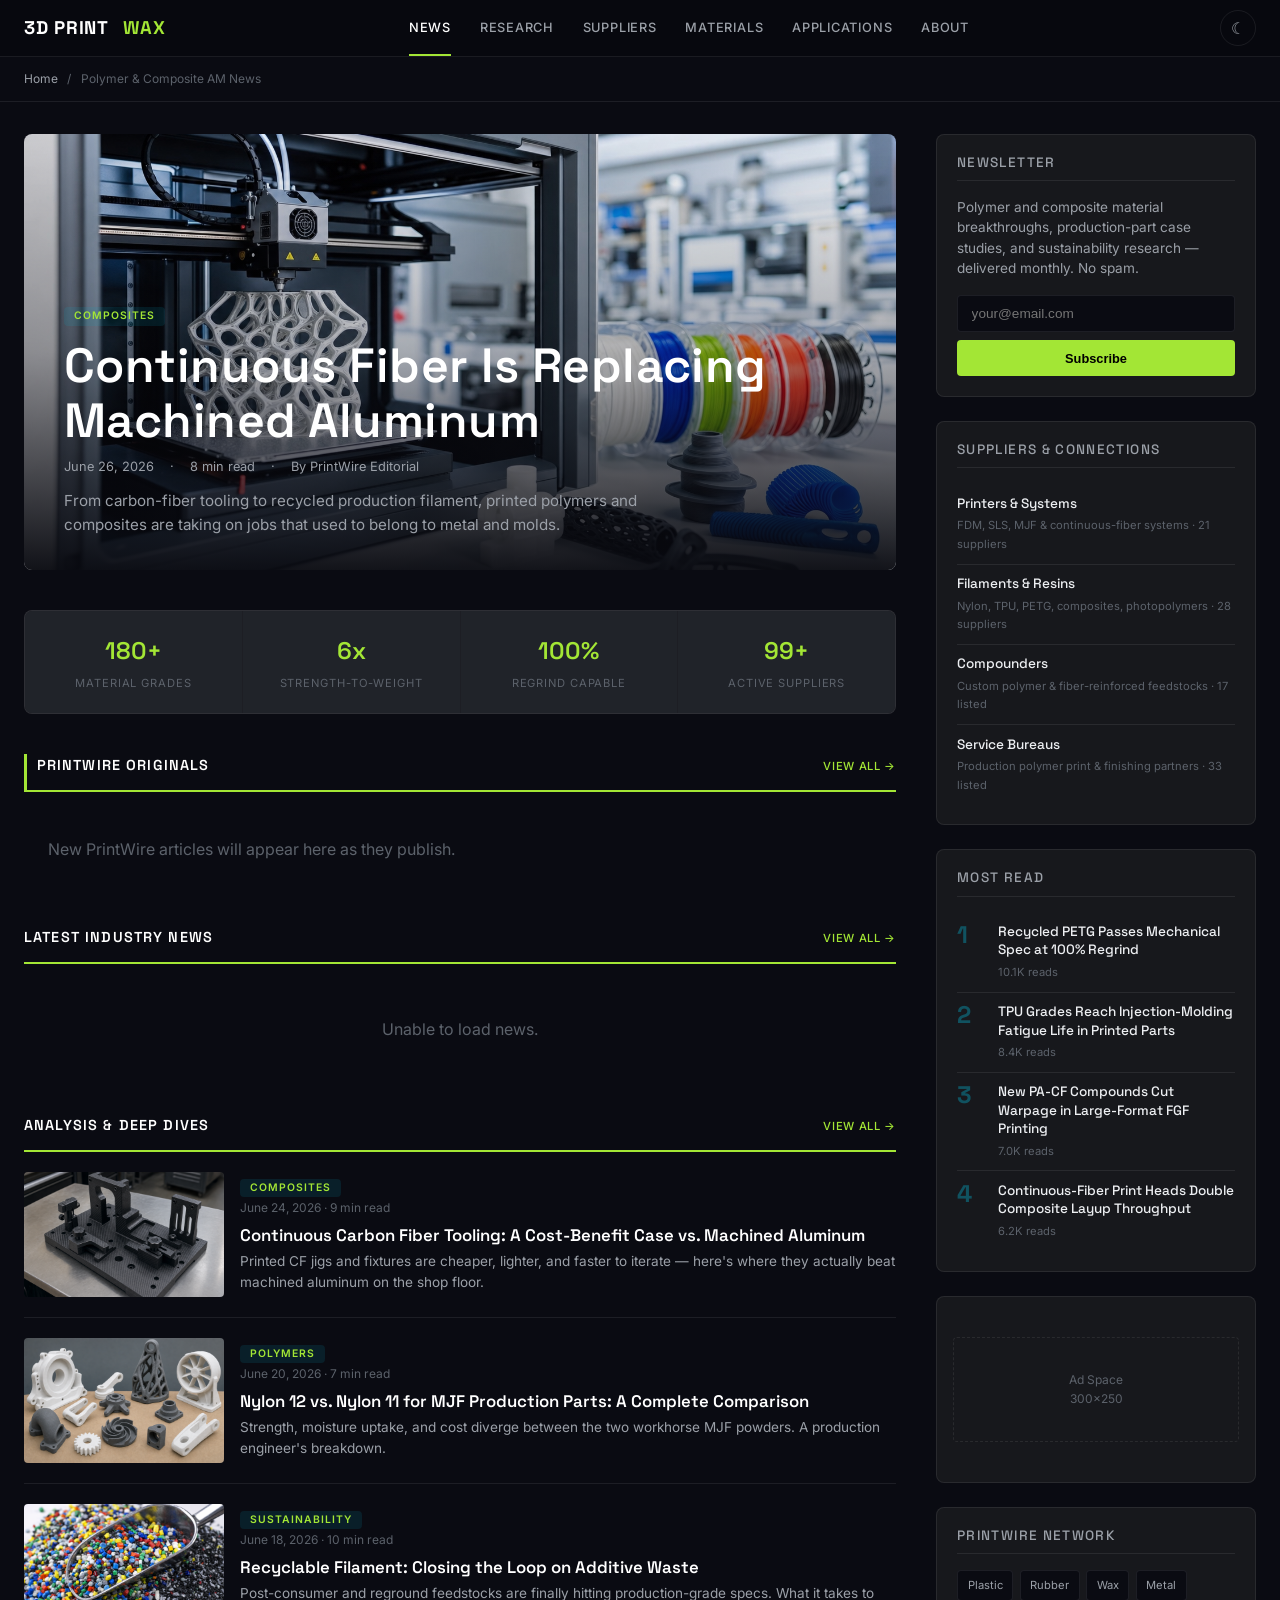
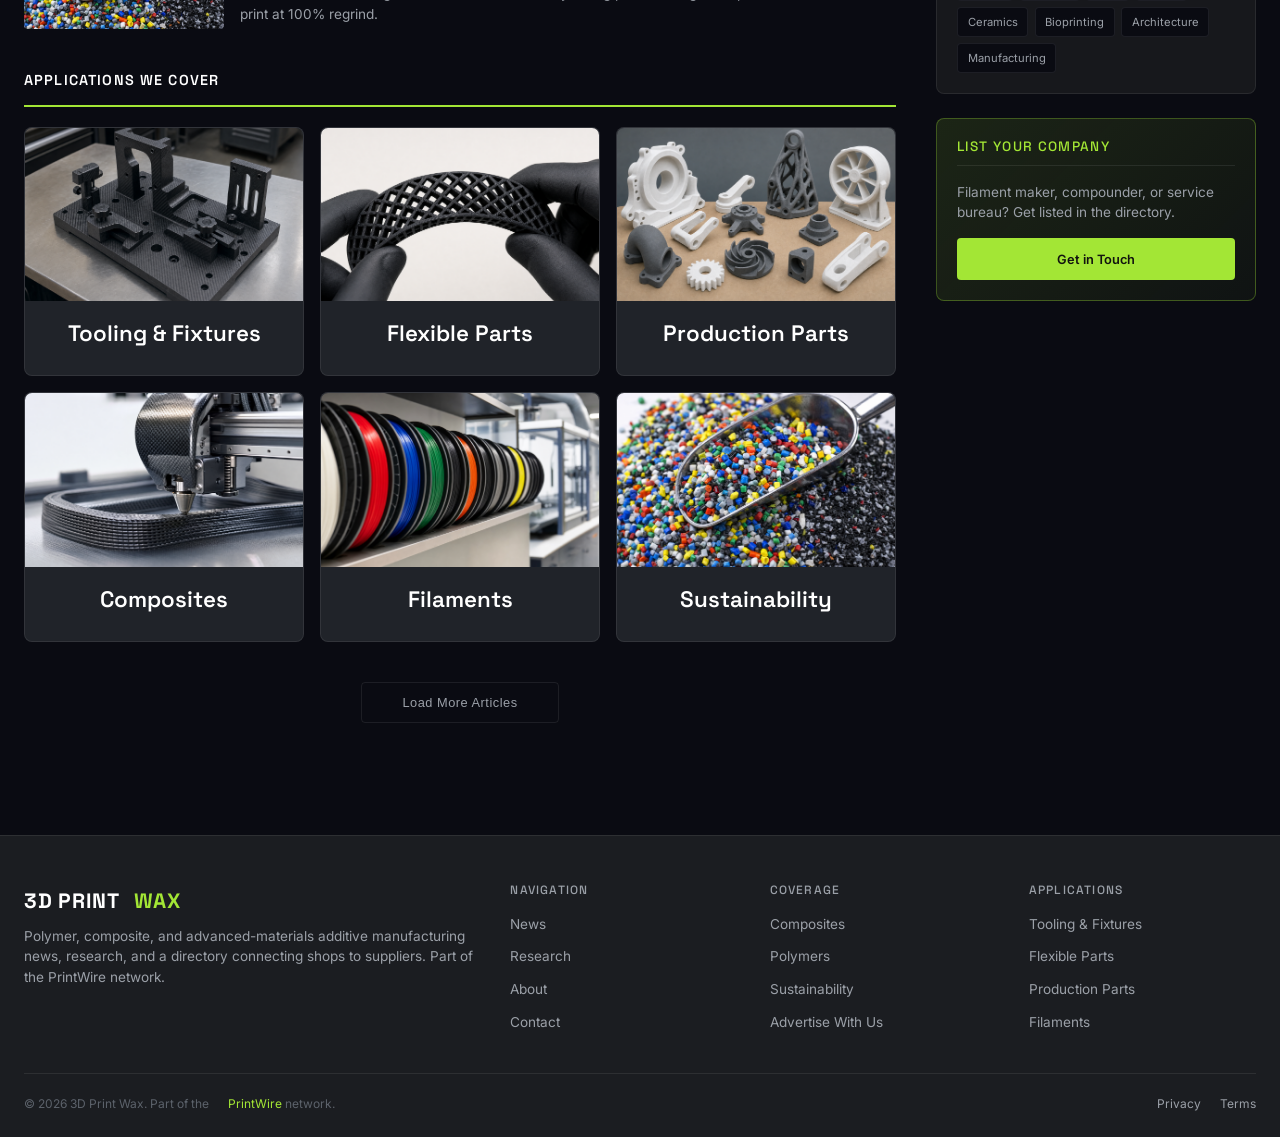
==== static/index.html @ a3cad7d3 "Convert to Signal polymer/composites news template (dark+light, lime, Space Grotesk, network feed)" ====
<!DOCTYPE html>
<html lang="en">
<head>
  <meta charset="UTF-8">
  <meta name="viewport" content="width=device-width, initial-scale=1.0">
  <meta name="description" content="3D Print Wax: polymer, composite, and advanced-materials additive manufacturing news, research, and a directory connecting shops to suppliers.">
  <title>3D Print Wax — Polymer &amp; Composite AM News &amp; Suppliers</title>
  <link rel="preconnect" href="https://fonts.googleapis.com">
  <link rel="preconnect" href="https://fonts.gstatic.com" crossorigin>
  <link href="https://fonts.googleapis.com/css2?family=Space+Grotesk:wght@500;600;700&family=Inter:wght@400;500;600&display=swap" rel="stylesheet">
  <link rel="stylesheet" href="css/editorial.css">
  <link rel="icon" type="image/svg+xml" href="/favicon.svg">
</head>
<body>

<!-- ── Header ─────────────────────────────────── -->
<header class="ed-header">
  <div class="ed-header-inner">
    <a href="index.html" class="ed-logo">
      3D&nbsp;PRINT&nbsp;<span class="ed-logo-accent">WAX</span>
    </a>
    <button class="ed-nav-toggle" aria-label="Menu" onclick="document.querySelector('.ed-nav').classList.toggle('open')">&#9776;</button>
    <nav class="ed-nav">
      <a href="index.html" class="active">News</a>
      <a href="/articles/">Research</a>
      <a href="#suppliers">Suppliers</a>
      <a href="#suppliers">Materials</a>
      <a href="#suppliers">Applications</a>
      <a href="about.html">About</a>
    </nav>
    <button class="ed-theme-toggle" id="themeToggle" aria-label="Toggle light/dark mode" title="Toggle light/dark mode">&#9790;</button>
  </div>
</header>

<!-- ── Breadcrumbs ────────────────────────────── -->
<div class="ed-breadcrumbs">
  <a href="index.html">Home</a> <span>/</span> Polymer &amp; Composite AM News
</div>

<!-- ── Main Layout ────────────────────────────── -->
<div class="ed-layout">
  <div class="ed-main">

    <!-- Featured Story -->
    <article class="ed-hero">
      <img src="images/01_hero_polymer.png" alt="Polymer 3D printing with filament and composite parts">
      <div class="ed-hero-overlay"></div>
      <div class="ed-hero-content">
        <span class="ed-badge">Composites</span>
        <h1><a href="#">Continuous Fiber Is Replacing Machined Aluminum</a></h1>
        <div class="ed-hero-meta">
          <span>June 26, 2026</span>
          <span>·</span>
          <span>8 min read</span>
          <span>·</span>
          <span>By PrintWire Editorial</span>
        </div>
        <p class="ed-hero-excerpt">From carbon-fiber tooling to recycled production filament, printed polymers and composites are taking on jobs that used to belong to metal and molds.</p>
      </div>
    </article>

    <!-- Stats Bar -->
    <div class="ed-stats">
      <div class="ed-stat">
        <div class="ed-stat-value">180+</div>
        <div class="ed-stat-label">Material Grades</div>
      </div>
      <div class="ed-stat">
        <div class="ed-stat-value">6x</div>
        <div class="ed-stat-label">Strength-to-Weight</div>
      </div>
      <div class="ed-stat">
        <div class="ed-stat-value">100%</div>
        <div class="ed-stat-label">Regrind Capable</div>
      </div>
      <div class="ed-stat">
        <div class="ed-stat-value">99+</div>
        <div class="ed-stat-label">Active Suppliers</div>
      </div>
    </div>

    <!-- PrintWire Originals — network-wide originals (featured) -->
    <div class="ed-section-label" style="border-left:3px solid var(--accent);padding-left:0.6rem;">
      PrintWire Originals
      <a href="/articles/">View All &rarr;</a>
    </div>
    <div class="ed-card-grid" id="pwOriginals">
      <div style="grid-column:1/-1;text-align:center;padding:2rem;color:var(--text-faint);">Loading PrintWire articles…</div>
    </div>

    <!-- Latest News — PrintWire + industry (RSS) -->
    <div class="ed-section-label">
      Latest Industry News
      <a href="#">View All &rarr;</a>
    </div>
    <div class="ed-card-grid" id="newsGrid">
      <div style="grid-column: 1/-1; text-align:center; padding:2rem; color:var(--text-faint);">Loading latest news…</div>
    </div>

    <!-- Analysis & Deep Dives -->
    <div class="ed-section-label">
      Analysis &amp; Deep Dives
      <a href="#">View All &rarr;</a>
    </div>
    <div class="ed-list">
      <article class="ed-list-item">
        <img src="images/02_cf_tooling.png" alt="Carbon fiber printed tooling">
        <div>
          <span class="ed-badge">Composites</span>
          <div class="ed-card-meta">June 24, 2026 · 9 min read</div>
          <h3><a href="#">Continuous Carbon Fiber Tooling: A Cost-Benefit Case vs. Machined Aluminum</a></h3>
          <p class="ed-card-excerpt">Printed CF jigs and fixtures are cheaper, lighter, and faster to iterate — here's where they actually beat machined aluminum on the shop floor.</p>
        </div>
      </article>
      <article class="ed-list-item">
        <img src="images/03_nylon_parts.png" alt="SLS nylon parts">
        <div>
          <span class="ed-badge">Polymers</span>
          <div class="ed-card-meta">June 20, 2026 · 7 min read</div>
          <h3><a href="#">Nylon 12 vs. Nylon 11 for MJF Production Parts: A Complete Comparison</a></h3>
          <p class="ed-card-excerpt">Strength, moisture uptake, and cost diverge between the two workhorse MJF powders. A production engineer's breakdown.</p>
        </div>
      </article>
      <article class="ed-list-item">
        <img src="images/07_recycled_pellets.png" alt="Recycled feedstock">
        <div>
          <span class="ed-badge">Sustainability</span>
          <div class="ed-card-meta">June 18, 2026 · 10 min read</div>
          <h3><a href="#">Recyclable Filament: Closing the Loop on Additive Waste</a></h3>
          <p class="ed-card-excerpt">Post-consumer and reground feedstocks are finally hitting production-grade specs. What it takes to print at 100% regrind.</p>
        </div>
      </article>
    </div>

    <!-- Applications -->
    <div class="ed-section-label">
      Applications We Cover
    </div>
    <div class="ed-card-grid" style="grid-template-columns: repeat(3, 1fr); gap: 1rem; margin-bottom: 2.5rem;">
      <a href="#" class="ed-card" style="text-align:center;">
        <img class="ed-card-img" src="images/02_cf_tooling.png" alt="Tooling & Fixtures">
        <div class="ed-card-body"><h3>Tooling &amp; Fixtures</h3></div>
      </a>
      <a href="#" class="ed-card" style="text-align:center;">
        <img class="ed-card-img" src="images/04_flexible_tpu.png" alt="Flexible Parts">
        <div class="ed-card-body"><h3>Flexible Parts</h3></div>
      </a>
      <a href="#" class="ed-card" style="text-align:center;">
        <img class="ed-card-img" src="images/03_nylon_parts.png" alt="Production Parts">
        <div class="ed-card-body"><h3>Production Parts</h3></div>
      </a>
      <a href="#" class="ed-card" style="text-align:center;">
        <img class="ed-card-img" src="images/06_composite_layup.png" alt="Composites">
        <div class="ed-card-body"><h3>Composites</h3></div>
      </a>
      <a href="#" class="ed-card" style="text-align:center;">
        <img class="ed-card-img" src="images/05_filament_spools.png" alt="Filaments">
        <div class="ed-card-body"><h3>Filaments</h3></div>
      </a>
      <a href="#" class="ed-card" style="text-align:center;">
        <img class="ed-card-img" src="images/07_recycled_pellets.png" alt="Sustainability">
        <div class="ed-card-body"><h3>Sustainability</h3></div>
      </a>
    </div>

    <!-- Load More -->
    <div class="ed-load-more">
      <button>Load More Articles</button>
    </div>

  </div>

  <!-- ── Sidebar ─────────────────────────────── -->
  <aside class="ed-sidebar">

    <!-- Newsletter -->
    <div class="ed-sidebar-block ed-newsletter">
      <h4>Newsletter</h4>
      <p>Polymer and composite material breakthroughs, production-part case studies, and sustainability research — delivered monthly. No spam.</p>
      <form action="https://api.web3forms.com/submit" method="POST" onsubmit="this.querySelector('button').textContent='Subscribed!';this.querySelector('button').disabled=true;">
        <input type="hidden" name="access_key" value="6f33053b-6d08-414b-9615-665f88c98da8">
        <input type="hidden" name="subject" value="Newsletter Signup — 3dprintwax.com">
        <input type="hidden" name="from_name" value="Newsletter Signup">
        <input type="email" name="email" placeholder="your@email.com" required>
        <button type="submit">Subscribe</button>
      </form>
    </div>

    <!-- Suppliers & Connections -->
    <div class="ed-sidebar-block" id="suppliers">
      <h4>Suppliers &amp; Connections</h4>
      <div class="ed-popular-item">
        <div>
          <h3><a href="#">Printers &amp; Systems</a></h3>
          <div class="ed-popular-meta">FDM, SLS, MJF &amp; continuous-fiber systems · 21 suppliers</div>
        </div>
      </div>
      <div class="ed-popular-item">
        <div>
          <h3><a href="#">Filaments &amp; Resins</a></h3>
          <div class="ed-popular-meta">Nylon, TPU, PETG, composites, photopolymers · 28 suppliers</div>
        </div>
      </div>
      <div class="ed-popular-item">
        <div>
          <h3><a href="#">Compounders</a></h3>
          <div class="ed-popular-meta">Custom polymer &amp; fiber-reinforced feedstocks · 17 listed</div>
        </div>
      </div>
      <div class="ed-popular-item">
        <div>
          <h3><a href="#">Service Bureaus</a></h3>
          <div class="ed-popular-meta">Production polymer print &amp; finishing partners · 33 listed</div>
        </div>
      </div>
    </div>

    <!-- Most Read -->
    <div class="ed-sidebar-block">
      <h4>Most Read</h4>
      <div class="ed-popular-item">
        <span class="ed-popular-num">1</span>
        <div>
          <h3><a href="#">Recycled PETG Passes Mechanical Spec at 100% Regrind</a></h3>
          <div class="ed-popular-meta">10.1K reads</div>
        </div>
      </div>
      <div class="ed-popular-item">
        <span class="ed-popular-num">2</span>
        <div>
          <h3><a href="#">TPU Grades Reach Injection-Molding Fatigue Life in Printed Parts</a></h3>
          <div class="ed-popular-meta">8.4K reads</div>
        </div>
      </div>
      <div class="ed-popular-item">
        <span class="ed-popular-num">3</span>
        <div>
          <h3><a href="#">New PA-CF Compounds Cut Warpage in Large-Format FGF Printing</a></h3>
          <div class="ed-popular-meta">7.0K reads</div>
        </div>
      </div>
      <div class="ed-popular-item">
        <span class="ed-popular-num">4</span>
        <div>
          <h3><a href="#">Continuous-Fiber Print Heads Double Composite Layup Throughput</a></h3>
          <div class="ed-popular-meta">6.2K reads</div>
        </div>
      </div>
    </div>

    <!-- Ad Placeholder -->
    <div class="ed-sidebar-block" style="text-align:center; color: var(--text-faint); font-size: 0.75rem; padding: 2.5rem 1rem;">
      <div style="border: 1px dashed var(--border); border-radius: 4px; padding: 2rem 1rem;">
        Ad Space<br>300×250
      </div>
    </div>

    <!-- Network Links -->
    <div class="ed-sidebar-block">
      <h4>PrintWire Network</h4>
      <div class="ed-network-links">
        <a href="https://3dprintplastic.com">Plastic</a>
        <a href="https://3dprintrubber.com">Rubber</a>
        <a href="https://3dprintwax.com">Wax</a>
        <a href="https://dmls3d.com">Metal</a>
        <a href="https://3dprintceramics.com">Ceramics</a>
        <a href="https://3dprinttissue.com">Bioprinting</a>
        <a href="https://3dprintarchitecture.com">Architecture</a>
        <a href="https://sendcutship.com">Manufacturing</a>
      </div>
    </div>

    <!-- Supplier CTA -->
    <div class="ed-sidebar-block" style="background: linear-gradient(135deg, rgba(163,230,53,0.12), rgba(163,230,53,0.04)); border-color: var(--border-accent);">
      <h4 style="color: var(--accent);">List Your Company</h4>
      <p style="font-size: 0.85rem; color: var(--text-dim); margin-bottom: 1rem; line-height: 1.5;">Filament maker, compounder, or service bureau? Get listed in the directory.</p>
      <a href="contact.html" style="display:block;text-align:center;padding:0.65rem;background:var(--accent);border-radius:4px;color:#12140f;font-weight:600;font-size:0.8rem;transition:background 0.25s;" onmouseover="this.style.background='var(--accent-dark)'" onmouseout="this.style.background='var(--accent)'">Get in Touch</a>
    </div>

  </aside>
</div>

<!-- ── Footer ─────────────────────────────────── -->
<footer class="ed-footer">
  <div class="ed-footer-inner">
    <div class="ed-footer-brand">
      <div class="ed-logo" style="font-size:1.3rem; margin-bottom: 0.5rem;">3D&nbsp;PRINT&nbsp;<span class="ed-logo-accent">WAX</span></div>
      <p>Polymer, composite, and advanced-materials additive manufacturing news, research, and a directory connecting shops to suppliers. Part of the PrintWire network.</p>
    </div>
    <div>
      <h4>Navigation</h4>
      <ul>
        <li><a href="index.html">News</a></li>
        <li><a href="/articles/">Research</a></li>
        <li><a href="about.html">About</a></li>
        <li><a href="contact.html">Contact</a></li>
      </ul>
    </div>
    <div>
      <h4>Coverage</h4>
      <ul>
        <li><a href="#">Composites</a></li>
        <li><a href="#">Polymers</a></li>
        <li><a href="#">Sustainability</a></li>
        <li><a href="advertise.html">Advertise With Us</a></li>
      </ul>
    </div>
    <div>
      <h4>Applications</h4>
      <ul>
        <li><a href="#">Tooling &amp; Fixtures</a></li>
        <li><a href="#">Flexible Parts</a></li>
        <li><a href="#">Production Parts</a></li>
        <li><a href="#">Filaments</a></li>
      </ul>
    </div>
  </div>
  <div class="ed-footer-bottom">
    <span>&copy; 2026 3D Print Wax. Part of the <a href="https://3dprint.space" style="color:var(--accent);">PrintWire</a> network.</span>
    <span>
      <a href="#">Privacy</a>
      <a href="#">Terms</a>
    </span>
  </div>
</footer>

<script>
// ── Mobile nav toggle ──
document.querySelector('.ed-nav-toggle')?.addEventListener('click', () => {
  document.querySelector('.ed-nav').classList.toggle('open');
});

// ── Theme toggle (light/dark) — dark default ──
(function() {
  const btn = document.getElementById('themeToggle');
  const root = document.documentElement;
  function setTheme(theme) {
    root.setAttribute('data-theme', theme);
    localStorage.setItem('ed-theme', theme);
    btn.innerHTML = theme === 'dark' ? '&#9790;' : '&#9728;';
    btn.title = theme === 'dark' ? 'Switch to light mode' : 'Switch to dark mode';
  }
  const saved = localStorage.getItem('ed-theme');
  setTheme(saved || 'dark');
  btn.addEventListener('click', () => {
    const current = root.getAttribute('data-theme') || 'dark';
    setTheme(current === 'dark' ? 'light' : 'dark');
  });
})();

// ── News Feed: network-wide PrintWire Originals + industry RSS ──
(function() {
  var grid = document.getElementById('newsGrid');
  var orig = document.getElementById('pwOriginals');

  var feeds = [
    { url: 'https://news.google.com/rss/search?q=composite+3D+printing+carbon+fiber&hl=en-US&gl=US&ceid=US:en', name: 'Google News' },
    { url: 'https://news.google.com/rss/search?q=polymer+3D+printing+nylon+TPU+filament&hl=en-US&gl=US&ceid=US:en', name: 'Google News' },
    { url: 'https://news.google.com/rss/search?q=recycled+filament+sustainable+additive+manufacturing&hl=en-US&gl=US&ceid=US:en', name: 'Google News' },
    { url: 'https://3dprintingindustry.com/feed/', name: '3DPI' }
  ];

  var api = 'https://api.rss2json.com/v1/api.json?rss_url=';
  var rss = [];
  var localArts = [];
  var loaded = 0;
  var total = feeds.length;
  var fallbackImgs = [
    'images/01_hero_polymer.png','images/02_cf_tooling.png','images/03_nylon_parts.png',
    'images/04_flexible_tpu.png','images/05_filament_spools.png','images/06_composite_layup.png',
    'images/07_recycled_pellets.png','images/08_extruder_macro.png'
  ];

  function stripHtml(html) {
    var d = document.createElement('div'); d.innerHTML = html;
    return d.textContent || '';
  }
  function esc(s) {
    var d = document.createElement('div'); d.appendChild(document.createTextNode(s));
    return d.innerHTML;
  }
  function card(a, i) {
    var img = a.img || fallbackImgs[i % fallbackImgs.length];
    var fb = fallbackImgs[(i+1) % fallbackImgs.length];
    var open = a.local
      ? 'onclick="location.href=\'' + esc(a.link) + '\'"'
      : 'onclick="window.open(\'' + esc(a.link) + '\',\'_blank\',\'noopener\')"';
    var linkAttrs = a.local ? 'href="' + esc(a.link) + '"'
      : 'href="' + esc(a.link) + '" target="_blank" rel="noopener"';
    var badge = a.local
      ? '<span class="ed-badge" style="background:var(--accent);color:#12140f;">' + esc(a.source) + '</span>'
      : '<span class="ed-badge">' + esc(a.source) + '</span>';
    return '<article class="ed-card" style="cursor:pointer" ' + open + '>' +
      '<img class="ed-card-img" src="' + esc(img) + '" alt="" loading="lazy" onerror="this.onerror=null;this.src=\'' + fb + '\'">' +
      '<div class="ed-card-body">' + badge +
        '<div class="ed-card-meta">' + esc(a.dateStr || '') + '</div>' +
        '<h3><a ' + linkAttrs + ' onclick="event.stopPropagation()">' + esc(a.title) + '</a></h3>' +
        '<p class="ed-card-excerpt">' + esc(a.desc) + '</p>' +
      '</div></article>';
  }

  var localReady = fetch('network.json', { cache: 'no-store' })
    .then(function(r){ return r.ok ? r.json() : []; })
    .then(function(items){
      (items || []).forEach(function(it, i){
        localArts.push({ title: it.title, link: it.url, desc: it.summary || '',
          date: it.iso, dateStr: it.date, source: (it.origin || 'PrintWire'), local: true,
          img: it.img || fallbackImgs[i % fallbackImgs.length] });
      });
      if (orig) {
        orig.innerHTML = localArts.length
          ? localArts.slice(0, 6).map(card).join('')
          : '<div style="grid-column:1/-1;padding:1.5rem;color:var(--text-faint);">New PrintWire articles will appear here as they publish.</div>';
      }
    })
    .catch(function(){ if (orig) orig.innerHTML = ''; });

  var timeout = setTimeout(finish, 8000);
  feeds.forEach(function(feed) {
    fetch(api + encodeURIComponent(feed.url))
      .then(function(r){ return r.json(); })
      .then(function(data){
        if (data.status === 'ok' && data.items) {
          data.items.forEach(function(item){
            rss.push({ title: item.title, link: item.link,
              desc: stripHtml(item.description).substring(0,140) + '…',
              date: item.pubDate, source: feed.name, local: false,
              img: item.thumbnail || (item.enclosure && item.enclosure.link) || '' });
          });
        }
      })
      .catch(function(){})
      .then(function(){ loaded++; if (loaded === total) { clearTimeout(timeout); finish(); } });
  });

  var done = false;
  function finish(){ if (done) return; done = true; localReady.then(render); }
  function render(){
    if (!grid) return;
    var merged = localArts.concat(rss);
    merged.forEach(function(a){ if (!a.dateStr && a.date) a.dateStr = new Date(a.date).toLocaleDateString('en-US',{year:'numeric',month:'short',day:'numeric'}); });
    merged.sort(function(a,b){ return new Date(b.date) - new Date(a.date); });
    var top = merged.slice(0, 8);
    grid.innerHTML = top.length
      ? top.map(card).join('')
      : '<div style="grid-column:1/-1;text-align:center;padding:2rem;color:var(--text-faint);">Unable to load news.</div>';
  }
})();
</script>
</body>
</html>
---- static/css/editorial.css ----
/* ============================================
   3dprintmetal.com — Editorial Layout
   Inspired by 3dnatives.com, modernized
   ============================================ */

/* ── Shared Tokens ───────────────────────────── */
:root {
  --accent: #00a8cc;
  --accent-dark: #008fad;
  --accent-dim: rgba(0,168,204,0.12);
  --red: #e53e3e;
  --radius: 8px;
  --radius-sm: 4px;
  --font-display: 'Oswald', sans-serif;
  --font-body: 'Inter', sans-serif;
  --transition: 0.25s cubic-bezier(0.4,0,0.2,1);
}

/* ── Dark Mode (default) ─────────────────────── */
:root, [data-theme="dark"] {
  --bg: #08090f;
  --bg-surface: #0e1019;
  --bg-card: #141620;
  --bg-card-hover: #1a1d2e;
  --bg-sidebar: #0f1118;
  --text: #e2e4e8;
  --text-dim: #8a8f9d;
  --text-faint: #555a68;
  --heading: #ffffff;
  --border: rgba(255,255,255,0.06);
  --border-accent: rgba(0,168,204,0.2);
  --shadow: 0 1px 3px rgba(0,0,0,0.4);
  --shadow-hover: 0 8px 24px rgba(0,0,0,0.5);
  --header-bg: rgba(8,9,15,0.92);
  --badge-bg: rgba(0,168,204,0.12);
  --input-bg: #0a0b12;
}

/* ── Light Mode ──────────────────────────────── */
[data-theme="light"] {
  --accent: #0077a8;
  --accent-dark: #005f85;
  --accent-dim: rgba(0,119,168,0.08);
  --bg: #f5f6f8;
  --bg-surface: #ffffff;
  --bg-card: #ffffff;
  --bg-card-hover: #f0f1f3;
  --bg-sidebar: #fafbfc;
  --text: #2d3748;
  --text-dim: #5a6577;
  --text-faint: #8e96a4;
  --heading: #1a202c;
  --border: rgba(0,0,0,0.08);
  --border-accent: rgba(0,119,168,0.2);
  --shadow: 0 1px 3px rgba(0,0,0,0.06);
  --shadow-hover: 0 8px 24px rgba(0,0,0,0.1);
  --header-bg: rgba(255,255,255,0.95);
  --badge-bg: rgba(0,119,168,0.08);
  --input-bg: #f0f1f3;
}

/* System preference when no manual choice */
@media (prefers-color-scheme: light) {
  :root:not([data-theme]) {
    --accent: #0077a8;
    --accent-dark: #005f85;
    --accent-dim: rgba(0,119,168,0.08);
    --bg: #f5f6f8;
    --bg-surface: #ffffff;
    --bg-card: #ffffff;
    --bg-card-hover: #f0f1f3;
    --bg-sidebar: #fafbfc;
    --text: #2d3748;
    --text-dim: #5a6577;
    --text-faint: #8e96a4;
    --heading: #1a202c;
    --border: rgba(0,0,0,0.08);
    --border-accent: rgba(0,119,168,0.2);
    --shadow: 0 1px 3px rgba(0,0,0,0.06);
    --shadow-hover: 0 8px 24px rgba(0,0,0,0.1);
    --header-bg: rgba(255,255,255,0.95);
    --badge-bg: rgba(0,119,168,0.08);
    --input-bg: #f0f1f3;
  }
}

/* ── Reset ───────────────────────────────────── */
*,*::before,*::after { margin:0;padding:0;box-sizing:border-box; }
html { scroll-behavior:smooth; font-size:16px; }
body {
  font-family: var(--font-body);
  color: var(--text);
  background: var(--input-bg);
  line-height: 1.65;
  -webkit-font-smoothing: antialiased;
  overflow-x: hidden;
}
a { color: inherit; text-decoration: none; }
img { max-width: 100%; display: block; }

/* ── Typography ──────────────────────────────── */
h1,h2,h3,h4 { font-family: var(--font-display); font-weight: 600; line-height: 1.15; color: var(--heading); }
h1 { font-size: clamp(2rem, 5vw, 3rem); letter-spacing: 0.01em; }
h2 { font-size: clamp(1.5rem, 3.5vw, 2.2rem); }
h3 { font-size: clamp(1.1rem, 2vw, 1.4rem); }
h4 { font-size: 0.85rem; text-transform: uppercase; letter-spacing: 0.1em; color: var(--text-dim); font-weight: 500; }

/* ── Header ──────────────────────────────────── */
.ed-header {
  position: sticky; top: 0; z-index: 100;
  background: var(--header-bg);
  backdrop-filter: blur(16px);
  border-bottom: 1px solid var(--border);
}
.ed-header-inner {
  max-width: 1280px;
  margin: 0 auto;
  display: flex;
  align-items: center;
  justify-content: space-between;
  padding: 0 1.5rem;
  height: 56px;
}
.ed-logo {
  font-family: var(--font-display);
  font-size: 1.15rem;
  font-weight: 700;
  color: var(--heading);
  letter-spacing: 0.04em;
  display: flex; align-items: center; gap: 0.5rem;
}
.ed-logo-accent { color: var(--accent); }
.ed-nav { display: flex; gap: 0; align-items: center; }
.ed-nav a {
  padding: 0 0.9rem;
  font-size: 0.8rem;
  font-weight: 500;
  color: var(--text-dim);
  text-transform: uppercase;
  letter-spacing: 0.06em;
  transition: color var(--transition);
  line-height: 56px;
  position: relative;
}
.ed-nav a:hover, .ed-nav a.active { color: var(--heading); }
.ed-nav a.active::after {
  content: ''; position: absolute; bottom: 0; left: 0.9rem; right: 0.9rem;
  height: 2px; background: var(--accent);
}
.ed-nav-toggle {
  display: none; background: none; border: none; color: var(--text);
  font-size: 1.5rem; cursor: pointer; padding: 0.5rem;
}

/* Theme toggle */
.ed-theme-toggle {
  background: none; border: 1px solid var(--border);
  color: var(--text-dim); cursor: pointer;
  width: 36px; height: 36px;
  border-radius: 50%;
  display: flex; align-items: center; justify-content: center;
  font-size: 1rem;
  transition: all var(--transition);
  margin-left: 0.5rem;
  flex-shrink: 0;
}
.ed-theme-toggle:hover { border-color: var(--accent); color: var(--accent); }

/* ── Breadcrumbs ─────────────────────────────── */
.ed-breadcrumbs {
  max-width: 1280px; margin: 0 auto;
  padding: 0.75rem 1.5rem;
  font-size: 0.75rem;
  color: var(--text-faint);
  border-bottom: 1px solid var(--border);
}
.ed-breadcrumbs a { color: var(--text-dim); transition: color var(--transition); }
.ed-breadcrumbs a:hover { color: var(--accent); }
.ed-breadcrumbs span { margin: 0 0.4rem; }

/* ── Layout ──────────────────────────────────── */
.ed-layout {
  max-width: 1280px;
  margin: 0 auto;
  display: grid;
  grid-template-columns: 1fr 320px;
  gap: 2.5rem;
  padding: 2rem 1.5rem;
  align-items: start;
}
.ed-main { min-width: 0; }
.ed-sidebar { position: sticky; top: 72px; }

/* ── Hero / Featured Story ───────────────────── */
.ed-hero {
  margin-bottom: 2.5rem;
  position: relative;
  border-radius: var(--radius);
  overflow: hidden;
  background: var(--bg-card);
}
.ed-hero img {
  width: 100%;
  aspect-ratio: 16/8;
  object-fit: cover;
  display: block;
}
.ed-hero-overlay {
  position: absolute; inset: 0;
  background: linear-gradient(0deg, rgba(8,9,15,0.95) 0%, rgba(8,9,15,0.3) 50%, transparent 100%);
}
[data-theme="light"] .ed-hero-overlay {
  background: linear-gradient(0deg, rgba(245,246,248,0.97) 0%, rgba(245,246,248,0.4) 50%, transparent 100%);
}
.ed-hero-content {
  position: absolute;
  bottom: 0; left: 0; right: 0;
  padding: 2rem 2.5rem;
}
.ed-hero .ed-badge { margin-bottom: 0.75rem; }
.ed-hero h1 { margin-bottom: 0.5rem; }
.ed-hero h1 a { color: var(--heading); transition: color var(--transition); }
.ed-hero h1 a:hover { color: var(--accent); }
.ed-hero-meta {
  font-size: 0.8rem;
  color: var(--text-dim);
  display: flex; gap: 1rem; align-items: center;
}
.ed-hero-excerpt {
  margin-top: 0.75rem;
  font-size: 0.95rem;
  color: var(--text-dim);
  line-height: 1.6;
  max-width: 600px;
}

/* ── Badge / Tag ─────────────────────────────── */
.ed-badge {
  display: inline-block;
  font-size: 0.65rem;
  font-weight: 600;
  text-transform: uppercase;
  letter-spacing: 0.1em;
  padding: 0.25rem 0.6rem;
  border-radius: var(--radius-sm);
  background: var(--badge-bg);
  color: var(--accent);
  line-height: 1;
}
.ed-badge.red { background: rgba(255,68,68,0.12); color: var(--red); }

/* ── Section Label ───────────────────────────── */
.ed-section-label {
  font-family: var(--font-display);
  font-size: 0.9rem;
  font-weight: 600;
  text-transform: uppercase;
  letter-spacing: 0.08em;
  color: var(--heading);
  margin-bottom: 1.25rem;
  padding-bottom: 0.75rem;
  border-bottom: 2px solid var(--accent);
  display: flex;
  align-items: center;
  justify-content: space-between;
}
.ed-section-label a {
  font-family: var(--font-body);
  font-size: 0.7rem;
  font-weight: 500;
  color: var(--accent);
  text-transform: uppercase;
  letter-spacing: 0.06em;
}

/* ── Article Cards ───────────────────────────── */
.ed-card-grid {
  display: grid;
  grid-template-columns: repeat(2, 1fr);
  gap: 1.5rem;
  margin-bottom: 2.5rem;
}
.ed-card {
  background: var(--bg-card);
  border-radius: var(--radius);
  overflow: hidden;
  border: 1px solid var(--border);
  transition: transform var(--transition), box-shadow var(--transition), border-color var(--transition);
}
.ed-card:hover {
  transform: translateY(-2px);
  box-shadow: var(--shadow-hover);
  border-color: var(--border-accent);
}
.ed-card-img {
  aspect-ratio: 16/10;
  object-fit: cover;
  width: 100%;
}
.ed-card-body { padding: 1.25rem; }
.ed-card-body .ed-badge { margin-bottom: 0.65rem; }
.ed-card-body h3 { margin-bottom: 0.5rem; }
.ed-card-body h3 a { color: var(--heading); transition: color var(--transition); }
.ed-card-body h3 a:hover { color: var(--accent); }
.ed-card-meta {
  font-size: 0.75rem;
  color: var(--text-faint);
  margin-bottom: 0.5rem;
}
.ed-card-excerpt {
  font-size: 0.85rem;
  color: var(--text-dim);
  line-height: 1.55;
  display: -webkit-box;
  -webkit-line-clamp: 3;
  -webkit-box-orient: vertical;
  overflow: hidden;
}

/* ── Article List (compact) ──────────────────── */
.ed-list { display: flex; flex-direction: column; gap: 1.25rem; margin-bottom: 2.5rem; }
.ed-list-item {
  display: grid;
  grid-template-columns: 200px 1fr;
  gap: 1rem;
  padding-bottom: 1.25rem;
  border-bottom: 1px solid var(--border);
  align-items: start;
}
.ed-list-item:last-child { border-bottom: none; padding-bottom: 0; }
.ed-list-item img {
  aspect-ratio: 16/10;
  object-fit: cover;
  border-radius: var(--radius-sm);
  width: 100%;
}
.ed-list-item h3 { font-size: 1.05rem; margin-bottom: 0.35rem; }
.ed-list-item h3 a { color: var(--heading); transition: color var(--transition); }
.ed-list-item h3 a:hover { color: var(--accent); }

/* ── Sidebar ─────────────────────────────────── */
.ed-sidebar-block {
  background: var(--bg-sidebar);
  border: 1px solid var(--border);
  border-radius: var(--radius);
  padding: 1.25rem;
  margin-bottom: 1.5rem;
}
.ed-sidebar-block h4 {
  margin-bottom: 1rem;
  padding-bottom: 0.6rem;
  border-bottom: 1px solid var(--border);
}

/* Newsletter widget */
.ed-newsletter p { font-size: 0.85rem; color: var(--text-dim); margin-bottom: 1rem; line-height: 1.5; }
.ed-newsletter input[type="email"] {
  width: 100%;
  padding: 0.65rem 0.85rem;
  background: var(--input-bg);
  border: 1px solid var(--border);
  border-radius: var(--radius-sm);
  color: var(--text);
  font-size: 0.85rem;
  margin-bottom: 0.5rem;
  transition: border-color var(--transition);
}
.ed-newsletter input[type="email"]:focus { outline: none; border-color: var(--accent); }
.ed-newsletter button {
  width: 100%;
  padding: 0.65rem;
  background: var(--accent);
  border: none;
  border-radius: var(--radius-sm);
  color: #000;
  font-weight: 600;
  font-size: 0.8rem;
  cursor: pointer;
  transition: background var(--transition);
}
.ed-newsletter button:hover { background: var(--accent-dark); }

/* Popular posts widget */
.ed-popular-item {
  display: flex;
  gap: 0.75rem;
  padding: 0.65rem 0;
  border-bottom: 1px solid var(--border);
  align-items: start;
}
.ed-popular-item:last-child { border-bottom: none; }
.ed-popular-num {
  font-family: var(--font-display);
  font-size: 1.5rem;
  font-weight: 700;
  color: var(--accent-dim);
  line-height: 1;
  min-width: 1.8rem;
  color: rgba(0,217,255,0.3);
}
.ed-popular-item h3 { font-size: 0.85rem; font-weight: 500; line-height: 1.35; }
.ed-popular-item h3 a { color: var(--text); }
.ed-popular-item h3 a:hover { color: var(--accent); }
.ed-popular-meta { font-size: 0.7rem; color: var(--text-faint); margin-top: 0.2rem; }

/* Network links widget */
.ed-network-links { display: flex; flex-wrap: wrap; gap: 0.4rem; }
.ed-network-links a {
  font-size: 0.7rem;
  padding: 0.3rem 0.6rem;
  background: var(--input-bg);
  border: 1px solid var(--border);
  border-radius: var(--radius-sm);
  color: var(--text-dim);
  transition: all var(--transition);
}
.ed-network-links a:hover { border-color: var(--accent); color: var(--accent); }

/* ── Load More ───────────────────────────────── */
.ed-load-more {
  text-align: center;
  margin: 2rem 0;
}
.ed-load-more button {
  padding: 0.75rem 2.5rem;
  background: transparent;
  border: 1px solid var(--border);
  border-radius: var(--radius-sm);
  color: var(--text-dim);
  font-size: 0.8rem;
  font-weight: 500;
  cursor: pointer;
  letter-spacing: 0.04em;
  transition: all var(--transition);
}
.ed-load-more button:hover {
  border-color: var(--accent);
  color: var(--accent);
}

/* ── Stats Bar ───────────────────────────────── */
.ed-stats {
  display: grid;
  grid-template-columns: repeat(4, 1fr);
  gap: 1px;
  background: var(--border);
  border: 1px solid var(--border);
  border-radius: var(--radius);
  overflow: hidden;
  margin-bottom: 2.5rem;
}
.ed-stat {
  background: var(--bg-card);
  padding: 1.25rem;
  text-align: center;
}
.ed-stat-value {
  font-family: var(--font-display);
  font-size: 1.5rem;
  font-weight: 600;
  color: var(--accent);
}
.ed-stat-label {
  font-size: 0.7rem;
  text-transform: uppercase;
  letter-spacing: 0.08em;
  color: var(--text-faint);
  margin-top: 0.25rem;
}

/* ── Page Hero (inner pages) ─────────────────── */
.ed-page-hero {
  position: relative;
  border-radius: var(--radius);
  overflow: hidden;
  margin-bottom: 2.5rem;
  background: var(--bg-card);
}
.ed-page-hero img {
  width: 100%; aspect-ratio: 16/6; object-fit: cover;
}
.ed-page-hero-overlay {
  position: absolute; inset: 0;
  background: linear-gradient(0deg, rgba(8,9,15,0.9) 0%, rgba(8,9,15,0.4) 60%, transparent 100%);
}
[data-theme="light"] .ed-page-hero-overlay {
  background: linear-gradient(0deg, rgba(245,246,248,0.95) 0%, rgba(245,246,248,0.5) 60%, transparent 100%);
}
.ed-page-hero-content {
  position: absolute; bottom: 0; left: 0; right: 0;
  padding: 2rem 2.5rem;
}
.ed-page-hero h1 { margin-bottom: 0.5rem; }
.ed-page-hero p { color: var(--text-dim); font-size: 1rem; max-width: 600px; }

/* ── Content Sections ────────────────────────── */
.ed-content { max-width: 1280px; margin: 0 auto; padding: 0 1.5rem; }
.ed-content-narrow { max-width: 860px; margin: 0 auto; padding: 0 1.5rem; }
.ed-section { margin-bottom: 3rem; }
.ed-section p { color: var(--text-dim); line-height: 1.75; margin-bottom: 1rem; font-size: 0.95rem; }
.ed-section p:last-child { margin-bottom: 0; }

/* Two-column content block */
.ed-two-col {
  display: grid;
  grid-template-columns: 1fr 1fr;
  gap: 2.5rem;
  align-items: start;
  margin-bottom: 2.5rem;
}
.ed-two-col img { border-radius: var(--radius); width: 100%; }

/* Content cards (mission, values, etc.) */
.ed-content-card {
  background: var(--bg-card);
  border: 1px solid var(--border);
  border-radius: var(--radius);
  padding: 1.75rem;
  transition: border-color var(--transition);
}
.ed-content-card:hover { border-color: var(--border-accent); }
.ed-content-card h3 { margin-bottom: 0.75rem; font-size: 1.15rem; }
.ed-content-card p { margin-bottom: 0; }
.ed-content-card .ed-icon {
  font-size: 1.5rem; margin-bottom: 0.75rem; display: block;
}
.ed-grid-2 { display: grid; grid-template-columns: 1fr 1fr; gap: 1.5rem; margin-bottom: 2.5rem; }
.ed-grid-3 { display: grid; grid-template-columns: repeat(3, 1fr); gap: 1.5rem; margin-bottom: 2.5rem; }
.ed-grid-4 { display: grid; grid-template-columns: repeat(4, 1fr); gap: 1.25rem; margin-bottom: 2.5rem; }

/* Service detail cards */
.ed-service-detail {
  display: grid;
  grid-template-columns: 280px 1fr;
  gap: 1.5rem;
  background: var(--bg-card);
  border: 1px solid var(--border);
  border-radius: var(--radius);
  overflow: hidden;
  margin-bottom: 1.25rem;
  transition: border-color var(--transition);
}
.ed-service-detail:hover { border-color: var(--border-accent); }
.ed-service-detail img { width: 100%; height: 100%; object-fit: cover; }
.ed-service-detail-body { padding: 1.5rem 1.5rem 1.5rem 0; }
.ed-service-detail-body h3 { margin-bottom: 0.5rem; }

/* Timeline */
.ed-timeline { position: relative; padding-left: 2.5rem; margin-bottom: 2.5rem; }
.ed-timeline::before {
  content: ''; position: absolute; left: 0.75rem; top: 0; bottom: 0;
  width: 2px; background: var(--border);
}
.ed-timeline-step {
  position: relative; margin-bottom: 2rem; padding-bottom: 0;
}
.ed-timeline-step:last-child { margin-bottom: 0; }
.ed-timeline-num {
  position: absolute; left: -2.5rem; top: 0;
  width: 1.5rem; height: 1.5rem;
  background: var(--accent);
  color: #000;
  border-radius: 50%;
  font-size: 0.7rem;
  font-weight: 700;
  display: flex; align-items: center; justify-content: center;
}
.ed-timeline-step h3 { font-size: 1.05rem; margin-bottom: 0.35rem; }

/* Forms */
.ed-form { max-width: 100%; }
.ed-form-group { margin-bottom: 1rem; }
.ed-form-group label {
  display: block; font-size: 0.8rem; font-weight: 500;
  color: var(--text-dim); margin-bottom: 0.35rem;
}
.ed-form-group .required { color: var(--red); }
.ed-form-group input, .ed-form-group textarea, .ed-form-group select {
  width: 100%;
  padding: 0.7rem 0.9rem;
  background: var(--input-bg);
  border: 1px solid var(--border);
  border-radius: var(--radius-sm);
  color: var(--text);
  font-family: var(--font-body);
  font-size: 0.9rem;
  transition: border-color var(--transition);
}
.ed-form-group input:focus, .ed-form-group textarea:focus, .ed-form-group select:focus {
  outline: none; border-color: var(--accent);
}
.ed-form-group textarea { resize: vertical; }
.ed-form-submit {
  padding: 0.75rem 2rem;
  background: var(--accent);
  border: none;
  border-radius: var(--radius-sm);
  color: #000;
  font-weight: 600;
  font-size: 0.9rem;
  cursor: pointer;
  transition: background var(--transition);
}
.ed-form-submit:hover { background: var(--accent-dark); }

/* CTA Banner */
.ed-cta-banner {
  background: var(--bg-card);
  border: 1px solid var(--border-accent);
  border-radius: var(--radius);
  padding: 2.5rem;
  text-align: center;
  margin-bottom: 2.5rem;
}
.ed-cta-banner h2 { margin-bottom: 0.5rem; }
.ed-cta-banner p { color: var(--text-dim); margin-bottom: 1.25rem; max-width: 500px; margin-left: auto; margin-right: auto; }
.ed-cta-banner a {
  display: inline-block;
  padding: 0.75rem 2rem;
  background: var(--accent);
  color: #000;
  font-weight: 600;
  border-radius: var(--radius-sm);
  transition: background var(--transition);
}
.ed-cta-banner a:hover { background: var(--accent-dark); }

/* Package cards (advertise) */
.ed-package {
  background: var(--bg-card);
  border: 1px solid var(--border);
  border-radius: var(--radius);
  padding: 1.75rem;
  transition: border-color var(--transition);
}
.ed-package:hover { border-color: var(--border-accent); }
.ed-package h3 { margin-bottom: 0.5rem; }
.ed-package .ed-price {
  font-family: var(--font-display);
  font-size: 1.8rem; font-weight: 600;
  color: var(--accent); margin-bottom: 1rem;
}
.ed-package .ed-price span { font-size: 0.9rem; color: var(--text-faint); }
.ed-package ul {
  list-style: none; padding: 0;
}
.ed-package li {
  font-size: 0.85rem; color: var(--text-dim);
  padding: 0.4rem 0;
  border-bottom: 1px solid var(--border);
  padding-left: 1.2rem;
  position: relative;
}
.ed-package li:last-child { border-bottom: none; }
.ed-package li::before {
  content: '\2713'; position: absolute; left: 0;
  color: var(--accent); font-size: 0.75rem;
}

/* Contact info cards */
.ed-info-card {
  display: flex; gap: 1rem; align-items: start;
  padding: 1rem;
  background: var(--bg-card);
  border: 1px solid var(--border);
  border-radius: var(--radius);
}
.ed-info-card .ed-icon { font-size: 1.5rem; flex-shrink: 0; }
.ed-info-card h4 { font-size: 0.8rem; margin-bottom: 0.25rem; }
.ed-info-card p { font-size: 0.85rem; color: var(--text-dim); margin: 0; }

/* Materials list */
.ed-materials-list { list-style: none; padding: 0; }
.ed-materials-list li {
  padding: 0.5rem 0;
  border-bottom: 1px solid var(--border);
  font-size: 0.9rem;
  color: var(--text-dim);
  padding-left: 1.2rem;
  position: relative;
}
.ed-materials-list li::before {
  content: ''; position: absolute; left: 0; top: 50%;
  width: 6px; height: 6px; border-radius: 50%;
  background: var(--accent); transform: translateY(-50%);
}

@media (max-width: 768px) {
  .ed-two-col { grid-template-columns: 1fr; }
  .ed-grid-2, .ed-grid-3, .ed-grid-4 { grid-template-columns: 1fr; }
  .ed-service-detail { grid-template-columns: 1fr; }
  .ed-service-detail img { aspect-ratio: 16/9; }
  .ed-service-detail-body { padding: 1.25rem; }
  .ed-page-hero-content { padding: 1.5rem; }
}

/* ── Footer ──────────────────────────────────── */
.ed-footer {
  background: var(--bg-surface);
  border-top: 1px solid var(--border);
  padding: 3rem 1.5rem 1.5rem;
  margin-top: 3rem;
}
.ed-footer-inner {
  max-width: 1280px;
  margin: 0 auto;
  display: grid;
  grid-template-columns: 2fr 1fr 1fr 1fr;
  gap: 2rem;
}
.ed-footer-brand p { font-size: 0.85rem; color: var(--text-dim); margin-top: 0.5rem; line-height: 1.5; }
.ed-footer h4 { font-size: 0.75rem; margin-bottom: 0.75rem; }
.ed-footer ul { list-style: none; }
.ed-footer li { margin-bottom: 0.4rem; }
.ed-footer li a { font-size: 0.85rem; color: var(--text-dim); transition: color var(--transition); }
.ed-footer li a:hover { color: var(--accent); }
.ed-footer-bottom {
  max-width: 1280px;
  margin: 2rem auto 0;
  padding-top: 1.25rem;
  border-top: 1px solid var(--border);
  font-size: 0.75rem;
  color: var(--text-faint);
  display: flex;
  justify-content: space-between;
  align-items: center;
}
.ed-footer-bottom a { color: var(--text-dim); margin-left: 1rem; }
.ed-footer-bottom a:hover { color: var(--accent); }

/* ── Responsive ──────────────────────────────── */
@media (max-width: 1024px) {
  .ed-layout { grid-template-columns: 1fr; }
  .ed-sidebar { position: static; }
}
@media (max-width: 768px) {
  .ed-card-grid { grid-template-columns: 1fr; }
  .ed-list-item { grid-template-columns: 140px 1fr; }
  .ed-hero-content { padding: 1.5rem; }
  .ed-hero h1 { font-size: 1.5rem; }
  .ed-footer-inner { grid-template-columns: 1fr 1fr; }
  .ed-stats { grid-template-columns: repeat(2, 1fr); }
  .ed-nav { display: none; }
  .ed-nav.open { display: flex; flex-direction: column; position: absolute; top: 56px; left: 0; right: 0; background: var(--bg); border-bottom: 1px solid var(--border); padding: 0.5rem 0; }
  .ed-nav.open a { line-height: 2.5; padding: 0 1.5rem; }
  .ed-nav-toggle { display: block; }
}
@media (max-width: 480px) {
  .ed-list-item { grid-template-columns: 1fr; }
  .ed-list-item img { aspect-ratio: 16/9; }
  .ed-footer-inner { grid-template-columns: 1fr; }
  .ed-hero-excerpt { display: none; }
}

/* ── Signal scheme (polymer/materials): dark default + light toggle, electric lime, Space Grotesk ── */
:root { --font-display: 'Space Grotesk', sans-serif; --font-body: 'Inter', sans-serif; }
:root, [data-theme="dark"] {
  --accent: #A3E635; --accent-dark: #84CC16; --accent-dim: rgba(163,230,53,0.14);
  --bg: #121316; --bg-surface: #1B1D21; --bg-card: #202329; --bg-card-hover: #262A31;
  --bg-sidebar: #17181C; --text: #EDEFF2; --text-dim: #9BA0A8; --text-faint: #5C626B;
  --heading: #FFFFFF; --border: rgba(255,255,255,0.08); --border-accent: rgba(163,230,53,0.30);
}
[data-theme="light"] {
  --accent: #65A30D; --accent-dark: #4D7C0F; --accent-dim: rgba(101,163,13,0.10);
  --bg: #F5F6F3; --bg-surface: #FFFFFF; --bg-card: #FFFFFF; --bg-card-hover: #EEF0EA;
  --bg-sidebar: #FAFBF8; --text: #1A1D18; --text-dim: #565D50; --text-faint: #8A9180;
  --heading: #14160F; --border: rgba(20,22,15,0.10); --border-accent: rgba(101,163,13,0.28);
}
@media (prefers-color-scheme: light) { :root:not([data-theme]) {
  --accent: #65A30D; --accent-dark: #4D7C0F; --bg: #F5F6F3; --bg-surface: #FFFFFF;
  --bg-card: #FFFFFF; --text: #1A1D18; --text-dim: #565D50; --heading: #14160F;
  --border: rgba(20,22,15,0.10);
} }
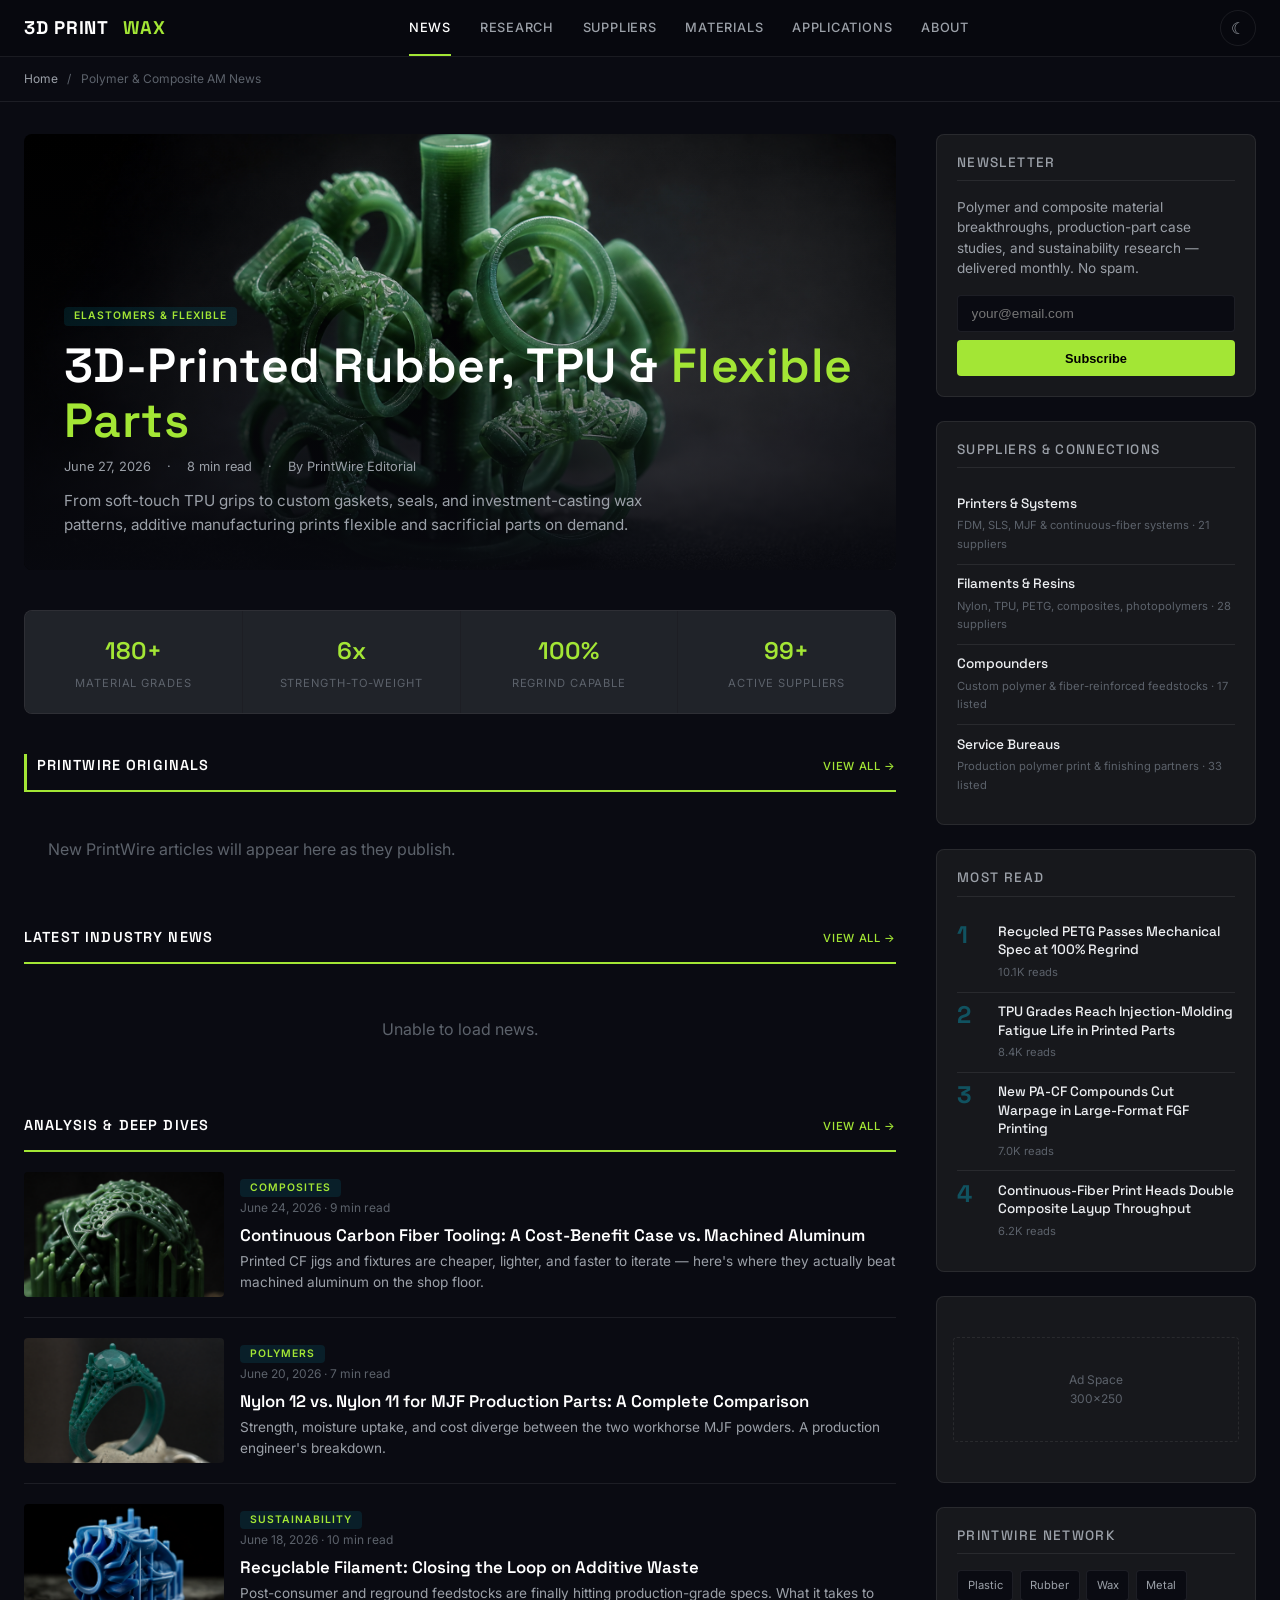
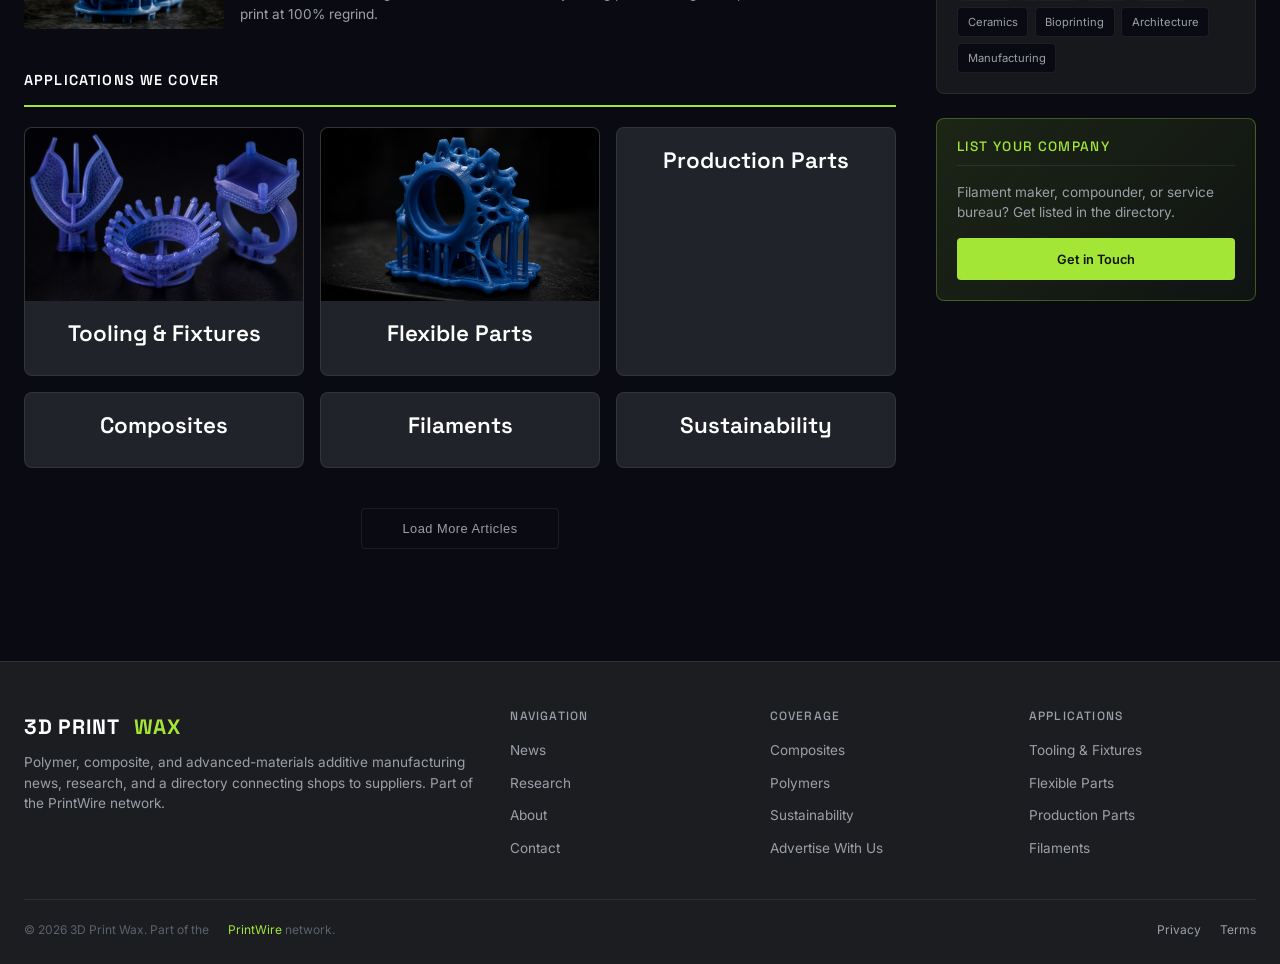
==== commit 78812bd9: "Diversify: market-targeted variant layout, unique per-site gpt-image-2 imagery (no repeats), light/d" ====
--- a/static/index.html
+++ b/static/index.html
@@ -10,6 +10,13 @@
   <link href="https://fonts.googleapis.com/css2?family=Space+Grotesk:wght@500;600;700&family=Inter:wght@400;500;600&display=swap" rel="stylesheet">
   <link rel="stylesheet" href="css/editorial.css">
   <link rel="icon" type="image/svg+xml" href="/favicon.svg">
+  <meta property="og:type" content="website">
+  <meta property="og:title" content="3D Print Wax — Polymer &amp; Composite AM News &amp; Suppliers">
+  <meta property="og:description" content="3D Print Wax: polymer, composite, and advanced-materials additive manufacturing news, research, and a directory connecting shops to suppliers.">
+  <meta property="og:image" content="https://3dprintwax.com/images/01_hero_investment_casting.png">
+  <meta property="og:url" content="https://3dprintwax.com/">
+  <meta name="twitter:card" content="summary_large_image">
+  <meta name="twitter:image" content="https://3dprintwax.com/images/01_hero_investment_casting.png">
 </head>
 <body>
 
@@ -43,19 +50,15 @@
 
     <!-- Featured Story -->
     <article class="ed-hero">
-      <img src="images/01_hero_polymer.png" alt="Polymer 3D printing with filament and composite parts">
+      <img src="images/01_hero_investment_casting.png" alt="Elastomers & Flexible">
       <div class="ed-hero-overlay"></div>
       <div class="ed-hero-content">
-        <span class="ed-badge">Composites</span>
-        <h1><a href="#">Continuous Fiber Is Replacing Machined Aluminum</a></h1>
+        <span class="ed-badge">Elastomers & Flexible</span>
+        <h1><a href="#">3D-Printed Rubber, TPU &amp; <span class="ed-logo-accent">Flexible Parts</span></a></h1>
         <div class="ed-hero-meta">
-          <span>June 26, 2026</span>
-          <span>·</span>
-          <span>8 min read</span>
-          <span>·</span>
-          <span>By PrintWire Editorial</span>
-        </div>
-        <p class="ed-hero-excerpt">From carbon-fiber tooling to recycled production filament, printed polymers and composites are taking on jobs that used to belong to metal and molds.</p>
+          <span>June 27, 2026</span><span>·</span><span>8 min read</span><span>·</span><span>By PrintWire Editorial</span>
+        </div>
+        <p class="ed-hero-excerpt">From soft-touch TPU grips to custom gaskets, seals, and investment-casting wax patterns, additive manufacturing prints flexible and sacrificial parts on demand.</p>
       </div>
     </article>
 
@@ -104,7 +107,7 @@
     </div>
     <div class="ed-list">
       <article class="ed-list-item">
-        <img src="images/02_cf_tooling.png" alt="Carbon fiber printed tooling">
+        <img src="images/02_wax_pattern.png" alt="Carbon fiber printed tooling">
         <div>
           <span class="ed-badge">Composites</span>
           <div class="ed-card-meta">June 24, 2026 · 9 min read</div>
@@ -113,7 +116,7 @@
         </div>
       </article>
       <article class="ed-list-item">
-        <img src="images/03_nylon_parts.png" alt="SLS nylon parts">
+        <img src="images/03_jewelry_wax.png" alt="SLS nylon parts">
         <div>
           <span class="ed-badge">Polymers</span>
           <div class="ed-card-meta">June 20, 2026 · 7 min read</div>
@@ -122,7 +125,7 @@
         </div>
       </article>
       <article class="ed-list-item">
-        <img src="images/07_recycled_pellets.png" alt="Recycled feedstock">
+        <img src="images/04_wax_pattern.png" alt="Recycled feedstock">
         <div>
           <span class="ed-badge">Sustainability</span>
           <div class="ed-card-meta">June 18, 2026 · 10 min read</div>
@@ -138,27 +141,27 @@
     </div>
     <div class="ed-card-grid" style="grid-template-columns: repeat(3, 1fr); gap: 1rem; margin-bottom: 2.5rem;">
       <a href="#" class="ed-card" style="text-align:center;">
-        <img class="ed-card-img" src="images/02_cf_tooling.png" alt="Tooling & Fixtures">
+        <img class="ed-card-img" src="images/05_set_wax.png" alt="Tooling & Fixtures">
         <div class="ed-card-body"><h3>Tooling &amp; Fixtures</h3></div>
       </a>
       <a href="#" class="ed-card" style="text-align:center;">
-        <img class="ed-card-img" src="images/04_flexible_tpu.png" alt="Flexible Parts">
+        <img class="ed-card-img" src="images/06_blue_castable.png" alt="Flexible Parts">
         <div class="ed-card-body"><h3>Flexible Parts</h3></div>
       </a>
       <a href="#" class="ed-card" style="text-align:center;">
-        <img class="ed-card-img" src="images/03_nylon_parts.png" alt="Production Parts">
+        
         <div class="ed-card-body"><h3>Production Parts</h3></div>
       </a>
       <a href="#" class="ed-card" style="text-align:center;">
-        <img class="ed-card-img" src="images/06_composite_layup.png" alt="Composites">
+        
         <div class="ed-card-body"><h3>Composites</h3></div>
       </a>
       <a href="#" class="ed-card" style="text-align:center;">
-        <img class="ed-card-img" src="images/05_filament_spools.png" alt="Filaments">
+        
         <div class="ed-card-body"><h3>Filaments</h3></div>
       </a>
       <a href="#" class="ed-card" style="text-align:center;">
-        <img class="ed-card-img" src="images/07_recycled_pellets.png" alt="Sustainability">
+        
         <div class="ed-card-body"><h3>Sustainability</h3></div>
       </a>
     </div>
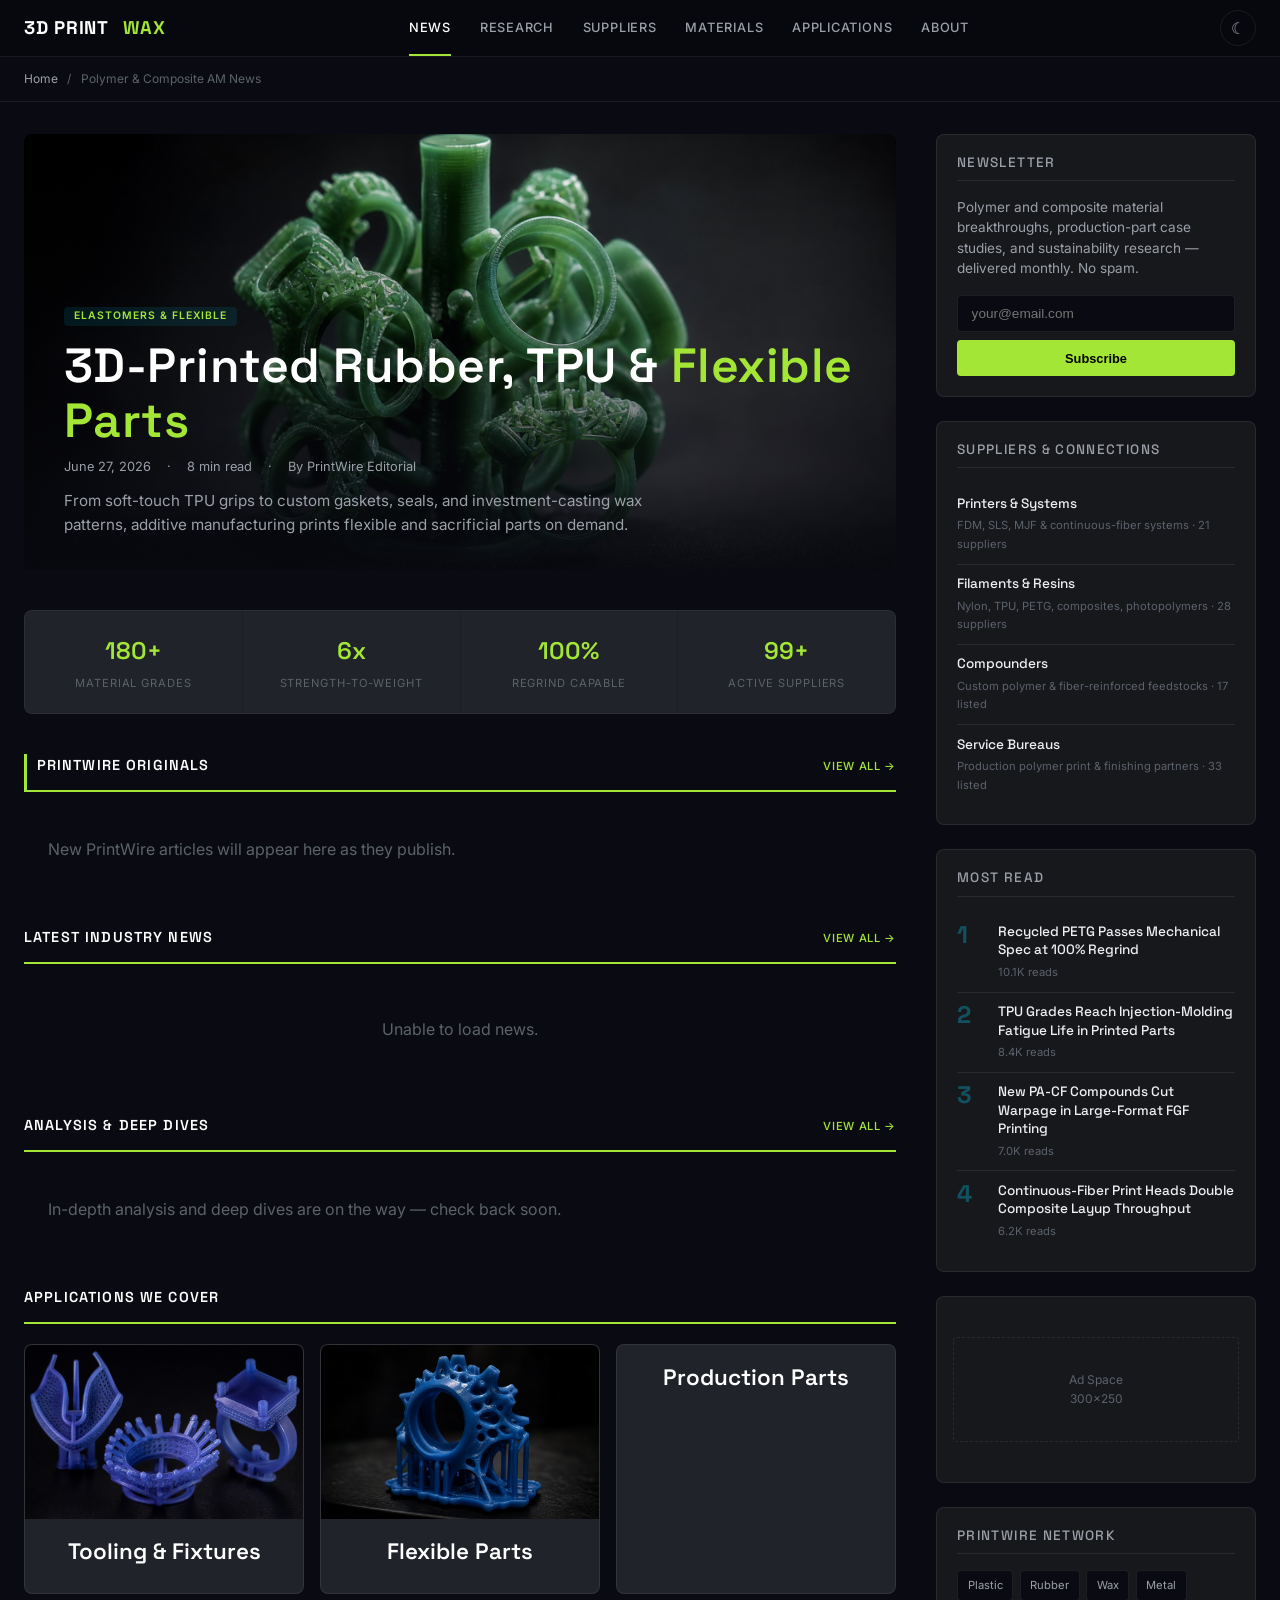
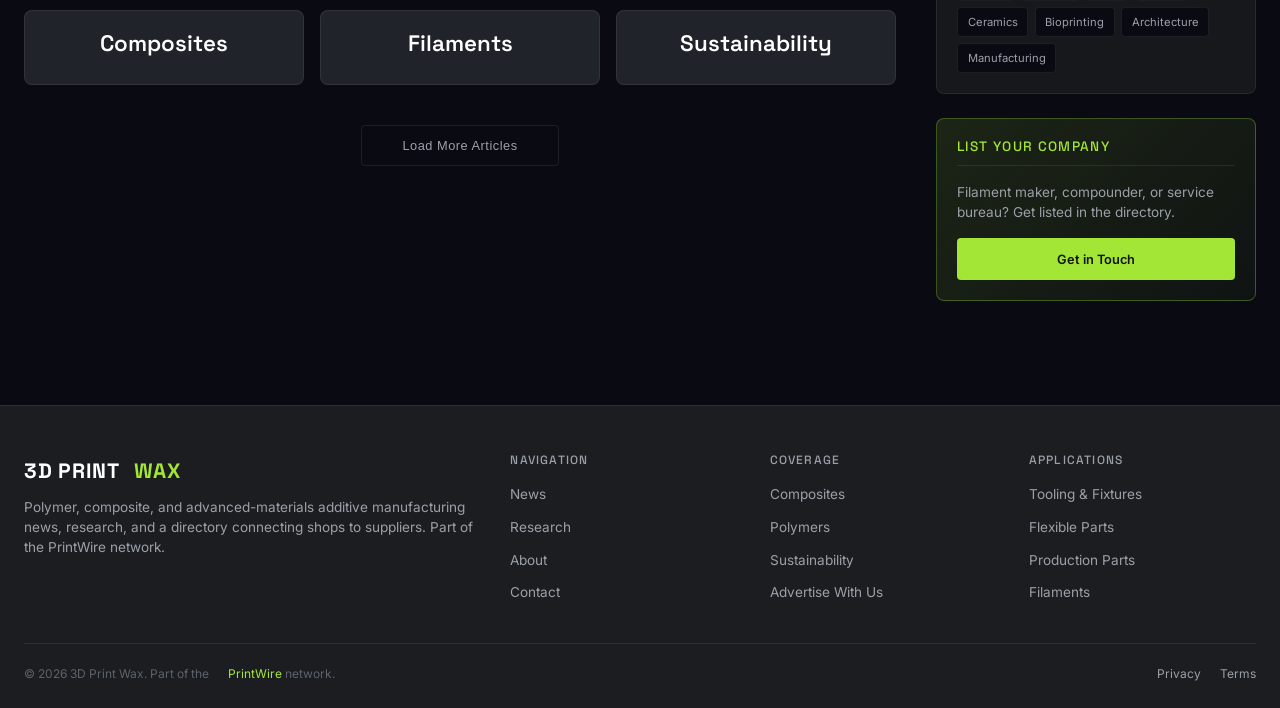
==== commit 53c339a3: "Wire up Analysis and Deep Dives section from network.json feed" ====
--- a/static/index.html
+++ b/static/index.html
@@ -103,36 +103,10 @@
     <!-- Analysis & Deep Dives -->
     <div class="ed-section-label">
       Analysis &amp; Deep Dives
-      <a href="#">View All &rarr;</a>
-    </div>
-    <div class="ed-list">
-      <article class="ed-list-item">
-        <img src="images/02_wax_pattern.png" alt="Carbon fiber printed tooling">
-        <div>
-          <span class="ed-badge">Composites</span>
-          <div class="ed-card-meta">June 24, 2026 · 9 min read</div>
-          <h3><a href="#">Continuous Carbon Fiber Tooling: A Cost-Benefit Case vs. Machined Aluminum</a></h3>
-          <p class="ed-card-excerpt">Printed CF jigs and fixtures are cheaper, lighter, and faster to iterate — here's where they actually beat machined aluminum on the shop floor.</p>
-        </div>
-      </article>
-      <article class="ed-list-item">
-        <img src="images/03_jewelry_wax.png" alt="SLS nylon parts">
-        <div>
-          <span class="ed-badge">Polymers</span>
-          <div class="ed-card-meta">June 20, 2026 · 7 min read</div>
-          <h3><a href="#">Nylon 12 vs. Nylon 11 for MJF Production Parts: A Complete Comparison</a></h3>
-          <p class="ed-card-excerpt">Strength, moisture uptake, and cost diverge between the two workhorse MJF powders. A production engineer's breakdown.</p>
-        </div>
-      </article>
-      <article class="ed-list-item">
-        <img src="images/04_wax_pattern.png" alt="Recycled feedstock">
-        <div>
-          <span class="ed-badge">Sustainability</span>
-          <div class="ed-card-meta">June 18, 2026 · 10 min read</div>
-          <h3><a href="#">Recyclable Filament: Closing the Loop on Additive Waste</a></h3>
-          <p class="ed-card-excerpt">Post-consumer and reground feedstocks are finally hitting production-grade specs. What it takes to print at 100% regrind.</p>
-        </div>
-      </article>
+      <a href="/articles/">View All &rarr;</a>
+    </div>
+    <div class="ed-list" id="pwDeepDives">
+      <div style="padding:1.5rem;color:var(--text-faint);">Loading analysis…</div>
     </div>
 
     <!-- Applications -->
@@ -363,6 +337,16 @@
     { url: 'https://3dprintingindustry.com/feed/', name: '3DPI' }
   ];
 
+    function bestImg(item){
+    var raw = '';
+    var html = item.content || item.description || '';
+    var m = html.match(/<img[^>]+src=["']([^"'>]+)["']/i);
+    if (m) raw = m[1];
+    if (!raw) raw = (item.enclosure && item.enclosure.link) || item.thumbnail || '';
+    if (!raw) return '';
+    var full = raw.replace(/-\d{2,4}x\d{2,4}(?=\.(jpg|jpeg|png|webp|gif)(\?|$))/i, '');
+    return 'https://wsrv.nl/?url=' + encodeURIComponent(full) + '&w=800&h=534&fit=cover&a=attention&output=jpg&q=82';
+  }
   var api = 'https://api.rss2json.com/v1/api.json?rss_url=';
   var rss = [];
   var localArts = [];
@@ -428,7 +412,7 @@
             rss.push({ title: item.title, link: item.link,
               desc: stripHtml(item.description).substring(0,140) + '…',
               date: item.pubDate, source: feed.name, local: false,
-              img: item.thumbnail || (item.enclosure && item.enclosure.link) || '' });
+              img: bestImg(item) });
           });
         }
       })
@@ -449,6 +433,31 @@
       : '<div style="grid-column:1/-1;text-align:center;padding:2rem;color:var(--text-faint);">Unable to load news.</div>';
   }
 })();
+
+// -- Analysis & Deep Dives: PrintWire catalog in list format --
+(function(){
+  var box = document.getElementById('pwDeepDives');
+  if (!box) return;
+  function esc(s){var d=document.createElement('div');d.appendChild(document.createTextNode(s==null?'':s));return d.innerHTML;}
+  var empty = '<div style="padding:1.5rem;color:var(--text-faint);">In-depth analysis and deep dives are on the way — check back soon.</div>';
+  fetch('network.json',{cache:'no-store'})
+    .then(function(r){ return r.ok ? r.json() : []; })
+    .then(function(items){
+      items = (items || []).slice();
+      items.sort(function(a,b){ return (b.iso||'').localeCompare(a.iso||''); });
+      if (!items.length){ box.innerHTML = empty; return; }
+      box.innerHTML = items.slice(0,8).map(function(a){
+        var img = a.img ? '<img src="'+esc(a.img)+'" alt="" loading="lazy">' : '';
+        var meta = esc(a.date||'') + (a.origin ? ' · '+esc(a.origin) : '');
+        return '<article class="ed-list-item">'+img+'<div>'+
+          '<div class="ed-card-meta">'+meta+'</div>'+
+          '<h3><a href="'+esc(a.url)+'">'+esc(a.title)+'</a></h3>'+
+          '<p class="ed-card-excerpt">'+esc(a.summary||'')+'</p>'+
+          '</div></article>';
+      }).join('');
+    })
+    .catch(function(){ box.innerHTML = empty; });
+})();
 </script>
 </body>
 </html>
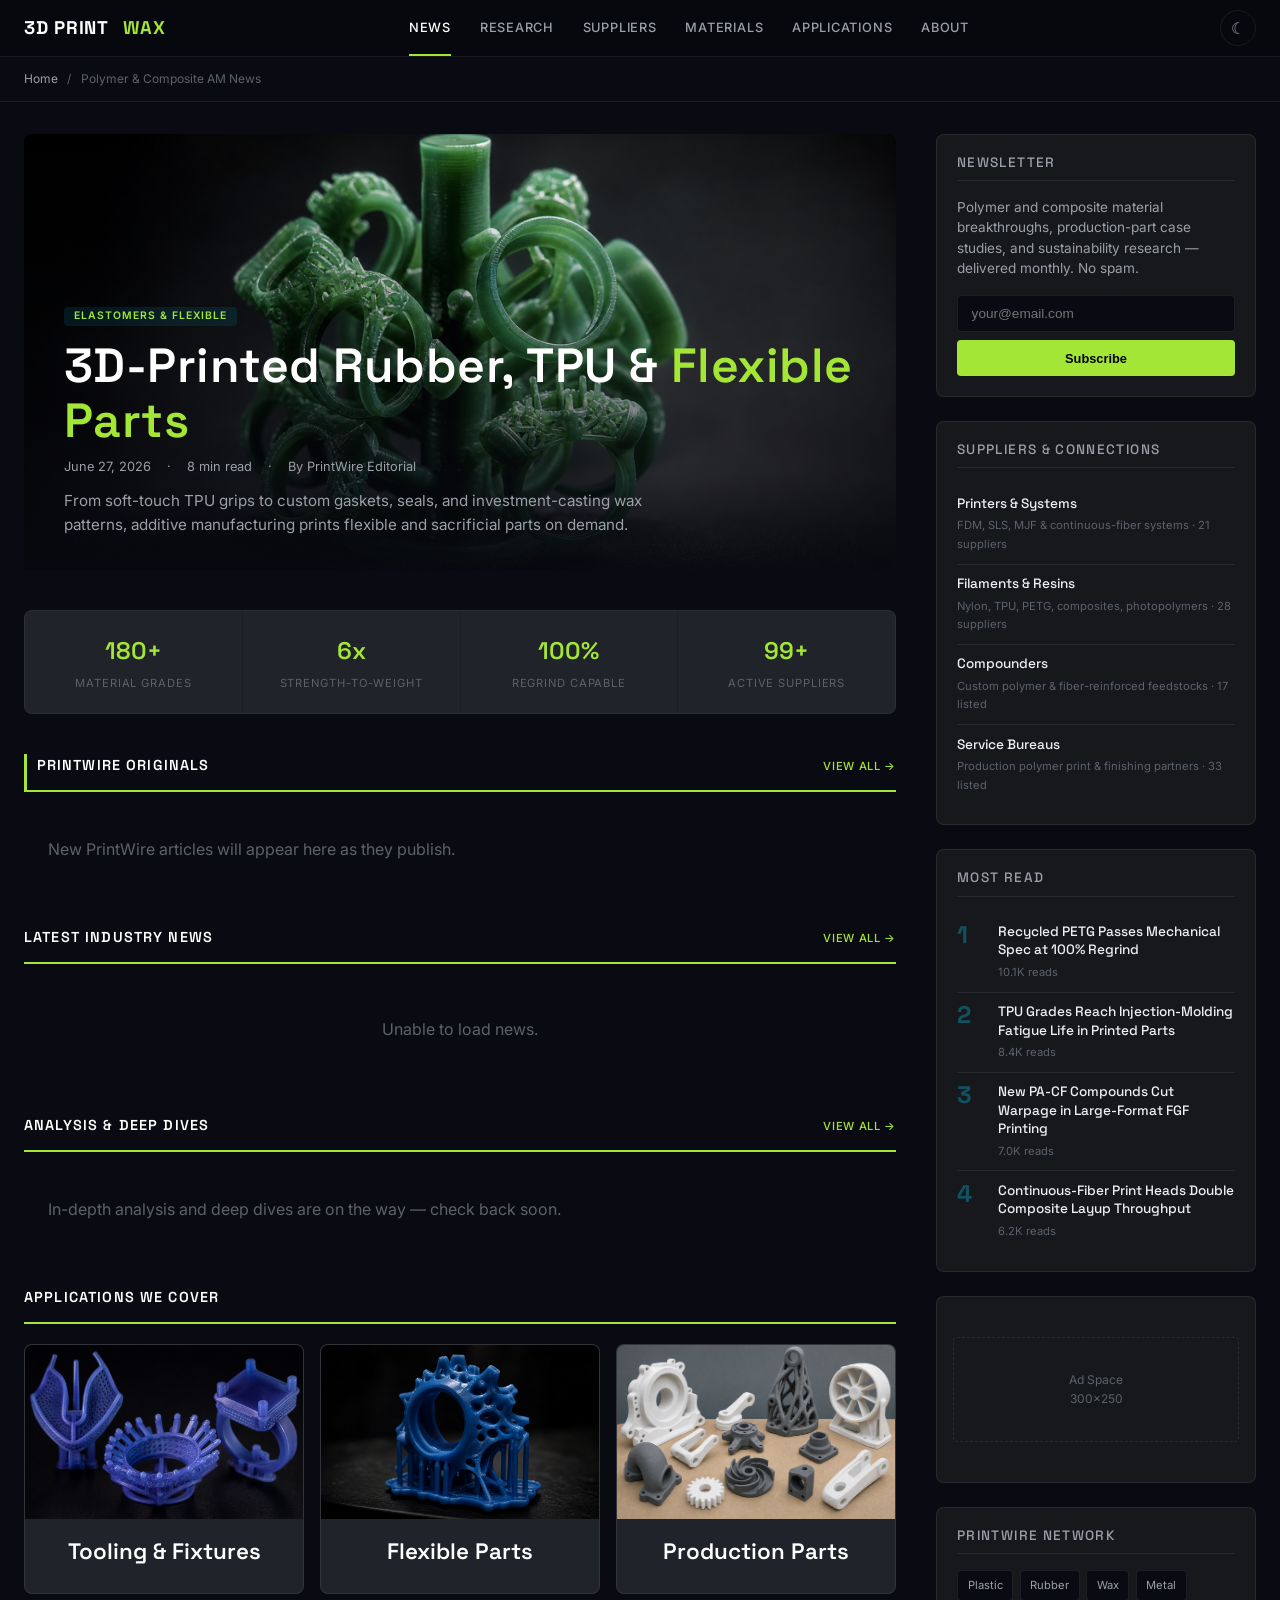
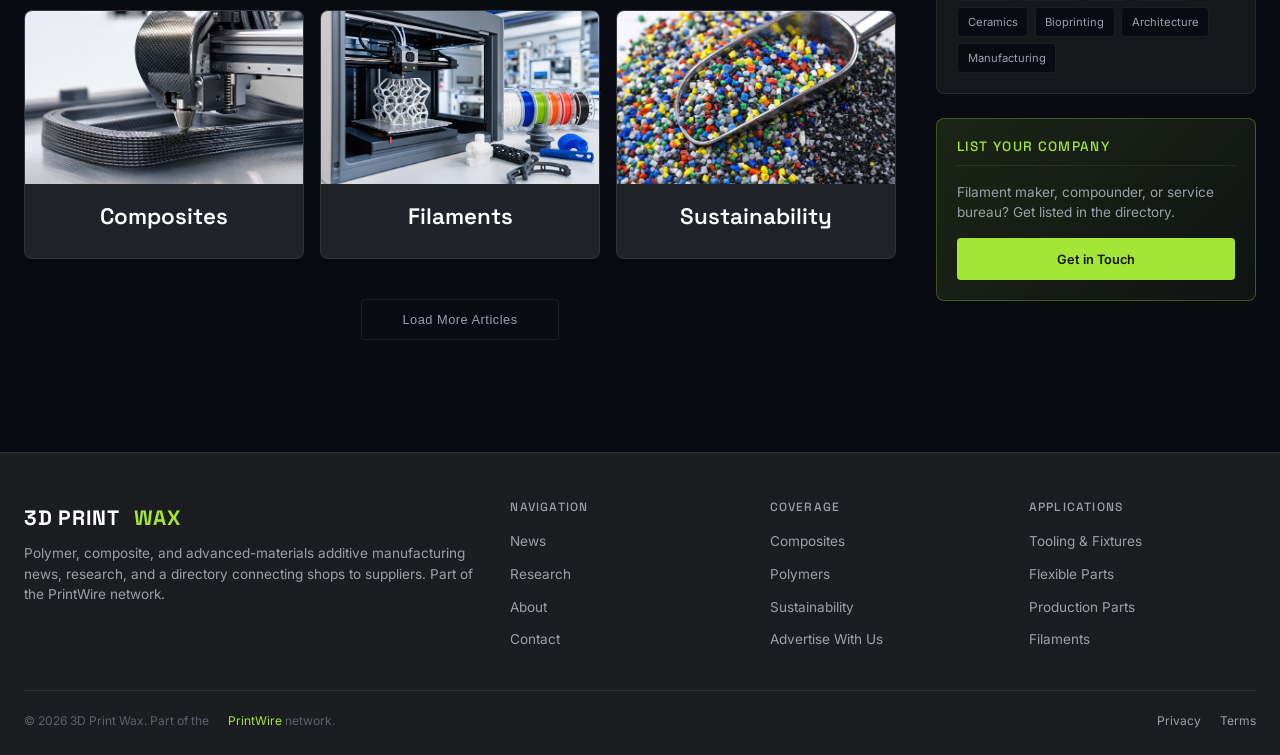
==== commit e840e387: "Add missing category card images The Applications We Cover grid had cards with no <img> at all: the " ====
--- a/static/index.html
+++ b/static/index.html
@@ -123,19 +123,19 @@
         <div class="ed-card-body"><h3>Flexible Parts</h3></div>
       </a>
       <a href="#" class="ed-card" style="text-align:center;">
-        
+        <img class="ed-card-img" src="images/03_nylon_parts.png" alt="Production Parts">
         <div class="ed-card-body"><h3>Production Parts</h3></div>
       </a>
       <a href="#" class="ed-card" style="text-align:center;">
-        
+        <img class="ed-card-img" src="images/06_composite_layup.png" alt="Composites">
         <div class="ed-card-body"><h3>Composites</h3></div>
       </a>
       <a href="#" class="ed-card" style="text-align:center;">
-        
+        <img class="ed-card-img" src="images/01_hero_polymer.png" alt="Filaments">
         <div class="ed-card-body"><h3>Filaments</h3></div>
       </a>
       <a href="#" class="ed-card" style="text-align:center;">
-        
+        <img class="ed-card-img" src="images/07_recycled_pellets.png" alt="Sustainability">
         <div class="ed-card-body"><h3>Sustainability</h3></div>
       </a>
     </div>
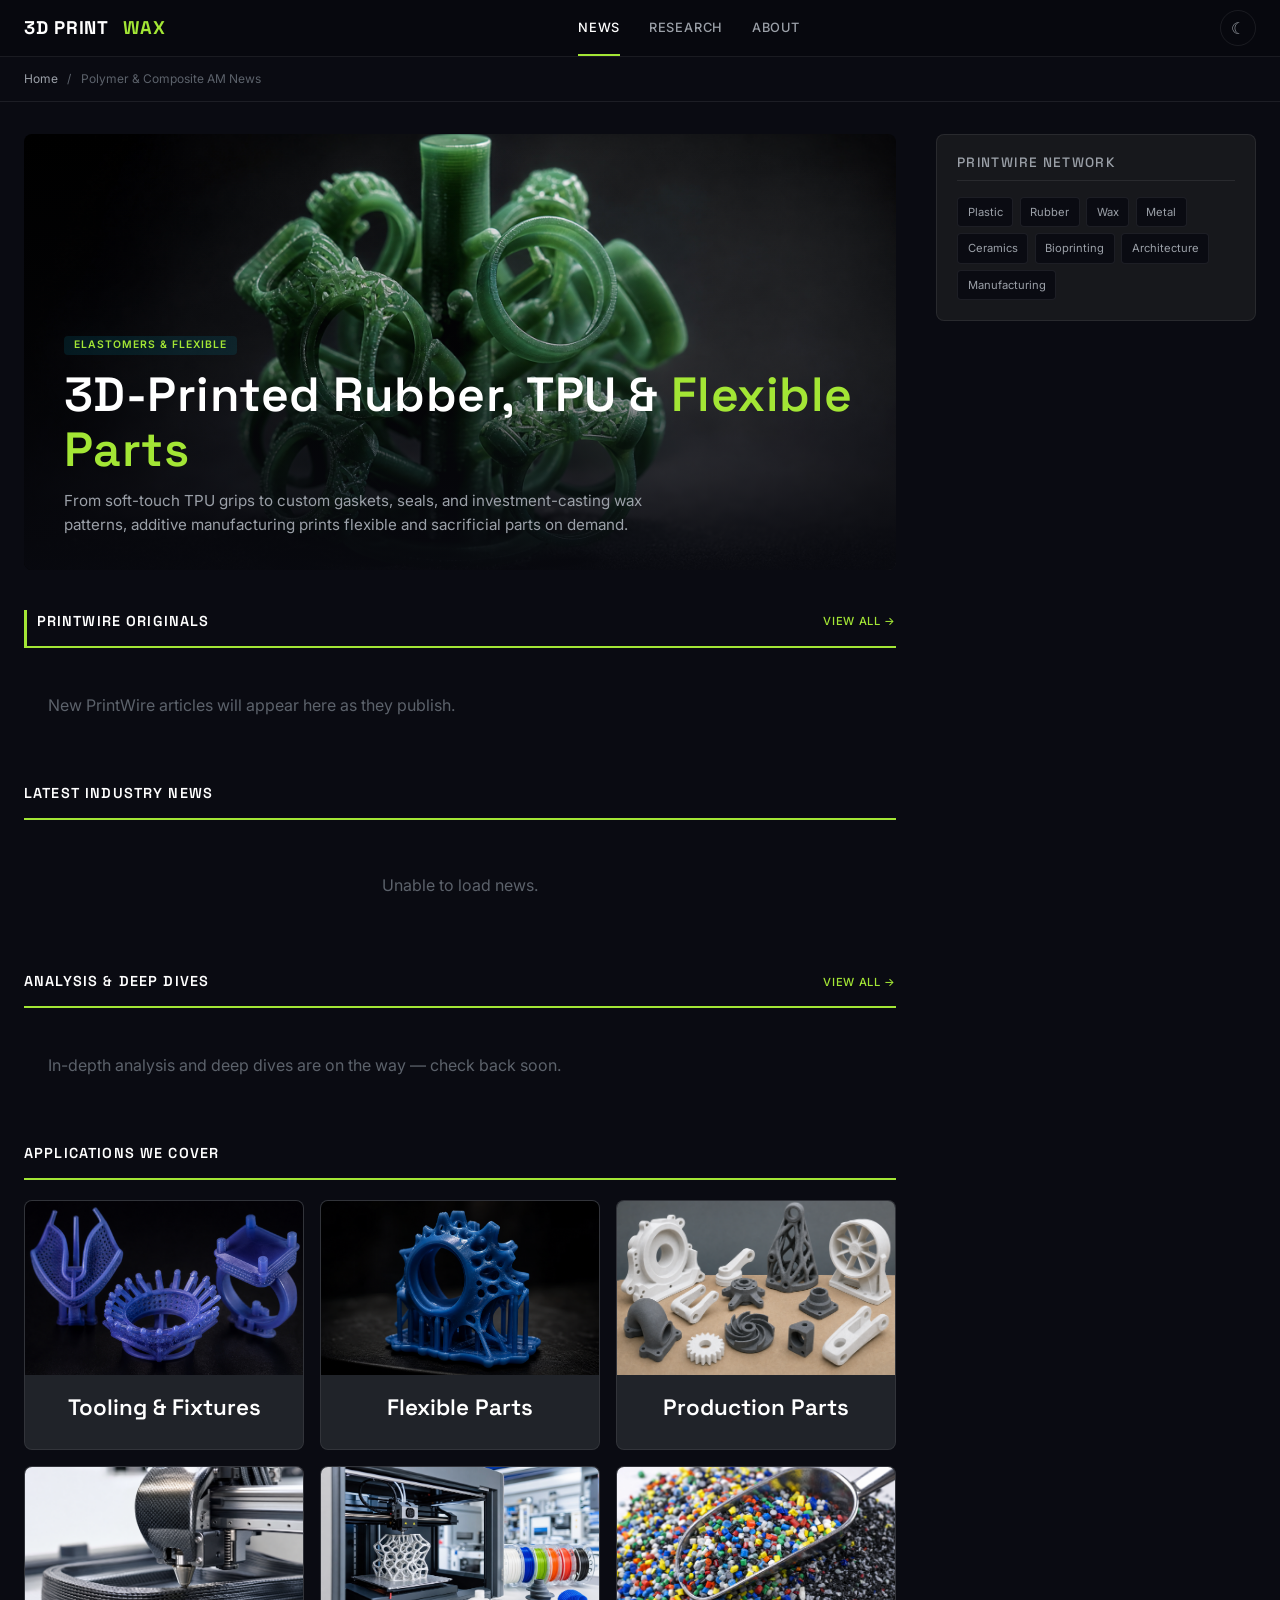
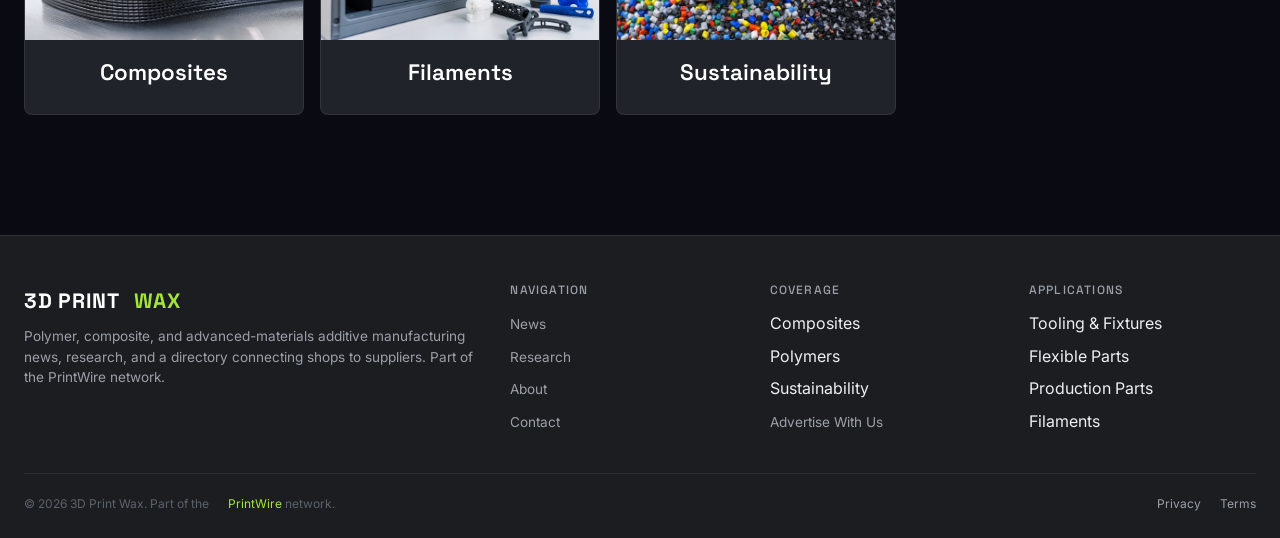
==== commit c052a2a7: "Site fixes: remove fabricated content and false claims, add privacy and terms Fix batch of 2026-11-2" ====
--- a/static/index.html
+++ b/static/index.html
@@ -30,9 +30,6 @@
     <nav class="ed-nav">
       <a href="index.html" class="active">News</a>
       <a href="/articles/">Research</a>
-      <a href="#suppliers">Suppliers</a>
-      <a href="#suppliers">Materials</a>
-      <a href="#suppliers">Applications</a>
       <a href="about.html">About</a>
     </nav>
     <button class="ed-theme-toggle" id="themeToggle" aria-label="Toggle light/dark mode" title="Toggle light/dark mode">&#9790;</button>
@@ -54,33 +51,11 @@
       <div class="ed-hero-overlay"></div>
       <div class="ed-hero-content">
         <span class="ed-badge">Elastomers & Flexible</span>
-        <h1><a href="#">3D-Printed Rubber, TPU &amp; <span class="ed-logo-accent">Flexible Parts</span></a></h1>
-        <div class="ed-hero-meta">
-          <span>June 27, 2026</span><span>·</span><span>8 min read</span><span>·</span><span>By PrintWire Editorial</span>
-        </div>
+        <h1>3D-Printed Rubber, TPU &amp; <span class="ed-logo-accent">Flexible Parts</span></h1>
         <p class="ed-hero-excerpt">From soft-touch TPU grips to custom gaskets, seals, and investment-casting wax patterns, additive manufacturing prints flexible and sacrificial parts on demand.</p>
       </div>
     </article>
 
-    <!-- Stats Bar -->
-    <div class="ed-stats">
-      <div class="ed-stat">
-        <div class="ed-stat-value">180+</div>
-        <div class="ed-stat-label">Material Grades</div>
-      </div>
-      <div class="ed-stat">
-        <div class="ed-stat-value">6x</div>
-        <div class="ed-stat-label">Strength-to-Weight</div>
-      </div>
-      <div class="ed-stat">
-        <div class="ed-stat-value">100%</div>
-        <div class="ed-stat-label">Regrind Capable</div>
-      </div>
-      <div class="ed-stat">
-        <div class="ed-stat-value">99+</div>
-        <div class="ed-stat-label">Active Suppliers</div>
-      </div>
-    </div>
 
     <!-- PrintWire Originals — network-wide originals (featured) -->
     <div class="ed-section-label" style="border-left:3px solid var(--accent);padding-left:0.6rem;">
@@ -94,7 +69,7 @@
     <!-- Latest News — PrintWire + industry (RSS) -->
     <div class="ed-section-label">
       Latest Industry News
-      <a href="#">View All &rarr;</a>
+      
     </div>
     <div class="ed-card-grid" id="newsGrid">
       <div style="grid-column: 1/-1; text-align:center; padding:2rem; color:var(--text-faint);">Loading latest news…</div>
@@ -114,123 +89,41 @@
       Applications We Cover
     </div>
     <div class="ed-card-grid" style="grid-template-columns: repeat(3, 1fr); gap: 1rem; margin-bottom: 2.5rem;">
-      <a href="#" class="ed-card" style="text-align:center;">
+      <div class="ed-card" style="text-align:center;">
         <img class="ed-card-img" src="images/05_set_wax.png" alt="Tooling & Fixtures">
         <div class="ed-card-body"><h3>Tooling &amp; Fixtures</h3></div>
-      </a>
-      <a href="#" class="ed-card" style="text-align:center;">
+      </div>
+      <div class="ed-card" style="text-align:center;">
         <img class="ed-card-img" src="images/06_blue_castable.png" alt="Flexible Parts">
         <div class="ed-card-body"><h3>Flexible Parts</h3></div>
-      </a>
-      <a href="#" class="ed-card" style="text-align:center;">
+      </div>
+      <div class="ed-card" style="text-align:center;">
         <img class="ed-card-img" src="images/03_nylon_parts.png" alt="Production Parts">
         <div class="ed-card-body"><h3>Production Parts</h3></div>
-      </a>
-      <a href="#" class="ed-card" style="text-align:center;">
+      </div>
+      <div class="ed-card" style="text-align:center;">
         <img class="ed-card-img" src="images/06_composite_layup.png" alt="Composites">
         <div class="ed-card-body"><h3>Composites</h3></div>
-      </a>
-      <a href="#" class="ed-card" style="text-align:center;">
+      </div>
+      <div class="ed-card" style="text-align:center;">
         <img class="ed-card-img" src="images/01_hero_polymer.png" alt="Filaments">
         <div class="ed-card-body"><h3>Filaments</h3></div>
-      </a>
-      <a href="#" class="ed-card" style="text-align:center;">
+      </div>
+      <div class="ed-card" style="text-align:center;">
         <img class="ed-card-img" src="images/07_recycled_pellets.png" alt="Sustainability">
         <div class="ed-card-body"><h3>Sustainability</h3></div>
-      </a>
-    </div>
-
-    <!-- Load More -->
-    <div class="ed-load-more">
-      <button>Load More Articles</button>
-    </div>
+      </div>
+    </div>
+
 
   </div>
 
   <!-- ── Sidebar ─────────────────────────────── -->
   <aside class="ed-sidebar">
 
-    <!-- Newsletter -->
-    <div class="ed-sidebar-block ed-newsletter">
-      <h4>Newsletter</h4>
-      <p>Polymer and composite material breakthroughs, production-part case studies, and sustainability research — delivered monthly. No spam.</p>
-      <form action="https://api.web3forms.com/submit" method="POST" onsubmit="this.querySelector('button').textContent='Subscribed!';this.querySelector('button').disabled=true;">
-        <input type="hidden" name="access_key" value="6f33053b-6d08-414b-9615-665f88c98da8">
-        <input type="hidden" name="subject" value="Newsletter Signup — 3dprintwax.com">
-        <input type="hidden" name="from_name" value="Newsletter Signup">
-        <input type="email" name="email" placeholder="your@email.com" required>
-        <button type="submit">Subscribe</button>
-      </form>
-    </div>
-
-    <!-- Suppliers & Connections -->
-    <div class="ed-sidebar-block" id="suppliers">
-      <h4>Suppliers &amp; Connections</h4>
-      <div class="ed-popular-item">
-        <div>
-          <h3><a href="#">Printers &amp; Systems</a></h3>
-          <div class="ed-popular-meta">FDM, SLS, MJF &amp; continuous-fiber systems · 21 suppliers</div>
-        </div>
-      </div>
-      <div class="ed-popular-item">
-        <div>
-          <h3><a href="#">Filaments &amp; Resins</a></h3>
-          <div class="ed-popular-meta">Nylon, TPU, PETG, composites, photopolymers · 28 suppliers</div>
-        </div>
-      </div>
-      <div class="ed-popular-item">
-        <div>
-          <h3><a href="#">Compounders</a></h3>
-          <div class="ed-popular-meta">Custom polymer &amp; fiber-reinforced feedstocks · 17 listed</div>
-        </div>
-      </div>
-      <div class="ed-popular-item">
-        <div>
-          <h3><a href="#">Service Bureaus</a></h3>
-          <div class="ed-popular-meta">Production polymer print &amp; finishing partners · 33 listed</div>
-        </div>
-      </div>
-    </div>
-
-    <!-- Most Read -->
-    <div class="ed-sidebar-block">
-      <h4>Most Read</h4>
-      <div class="ed-popular-item">
-        <span class="ed-popular-num">1</span>
-        <div>
-          <h3><a href="#">Recycled PETG Passes Mechanical Spec at 100% Regrind</a></h3>
-          <div class="ed-popular-meta">10.1K reads</div>
-        </div>
-      </div>
-      <div class="ed-popular-item">
-        <span class="ed-popular-num">2</span>
-        <div>
-          <h3><a href="#">TPU Grades Reach Injection-Molding Fatigue Life in Printed Parts</a></h3>
-          <div class="ed-popular-meta">8.4K reads</div>
-        </div>
-      </div>
-      <div class="ed-popular-item">
-        <span class="ed-popular-num">3</span>
-        <div>
-          <h3><a href="#">New PA-CF Compounds Cut Warpage in Large-Format FGF Printing</a></h3>
-          <div class="ed-popular-meta">7.0K reads</div>
-        </div>
-      </div>
-      <div class="ed-popular-item">
-        <span class="ed-popular-num">4</span>
-        <div>
-          <h3><a href="#">Continuous-Fiber Print Heads Double Composite Layup Throughput</a></h3>
-          <div class="ed-popular-meta">6.2K reads</div>
-        </div>
-      </div>
-    </div>
-
-    <!-- Ad Placeholder -->
-    <div class="ed-sidebar-block" style="text-align:center; color: var(--text-faint); font-size: 0.75rem; padding: 2.5rem 1rem;">
-      <div style="border: 1px dashed var(--border); border-radius: 4px; padding: 2rem 1rem;">
-        Ad Space<br>300×250
-      </div>
-    </div>
+
+
+
 
     <!-- Network Links -->
     <div class="ed-sidebar-block">
@@ -247,12 +140,6 @@
       </div>
     </div>
 
-    <!-- Supplier CTA -->
-    <div class="ed-sidebar-block" style="background: linear-gradient(135deg, rgba(163,230,53,0.12), rgba(163,230,53,0.04)); border-color: var(--border-accent);">
-      <h4 style="color: var(--accent);">List Your Company</h4>
-      <p style="font-size: 0.85rem; color: var(--text-dim); margin-bottom: 1rem; line-height: 1.5;">Filament maker, compounder, or service bureau? Get listed in the directory.</p>
-      <a href="contact.html" style="display:block;text-align:center;padding:0.65rem;background:var(--accent);border-radius:4px;color:#12140f;font-weight:600;font-size:0.8rem;transition:background 0.25s;" onmouseover="this.style.background='var(--accent-dark)'" onmouseout="this.style.background='var(--accent)'">Get in Touch</a>
-    </div>
 
   </aside>
 </div>
@@ -276,27 +163,27 @@
     <div>
       <h4>Coverage</h4>
       <ul>
-        <li><a href="#">Composites</a></li>
-        <li><a href="#">Polymers</a></li>
-        <li><a href="#">Sustainability</a></li>
+        <li>Composites</li>
+        <li>Polymers</li>
+        <li>Sustainability</li>
         <li><a href="advertise.html">Advertise With Us</a></li>
       </ul>
     </div>
     <div>
       <h4>Applications</h4>
       <ul>
-        <li><a href="#">Tooling &amp; Fixtures</a></li>
-        <li><a href="#">Flexible Parts</a></li>
-        <li><a href="#">Production Parts</a></li>
-        <li><a href="#">Filaments</a></li>
+        <li>Tooling &amp; Fixtures</li>
+        <li>Flexible Parts</li>
+        <li>Production Parts</li>
+        <li>Filaments</li>
       </ul>
     </div>
   </div>
   <div class="ed-footer-bottom">
     <span>&copy; 2026 3D Print Wax. Part of the <a href="https://3dprint.space" style="color:var(--accent);">PrintWire</a> network.</span>
     <span>
-      <a href="#">Privacy</a>
-      <a href="#">Terms</a>
+      <a href="/privacy.html">Privacy</a>
+      <a href="/terms.html">Terms</a>
     </span>
   </div>
 </footer>
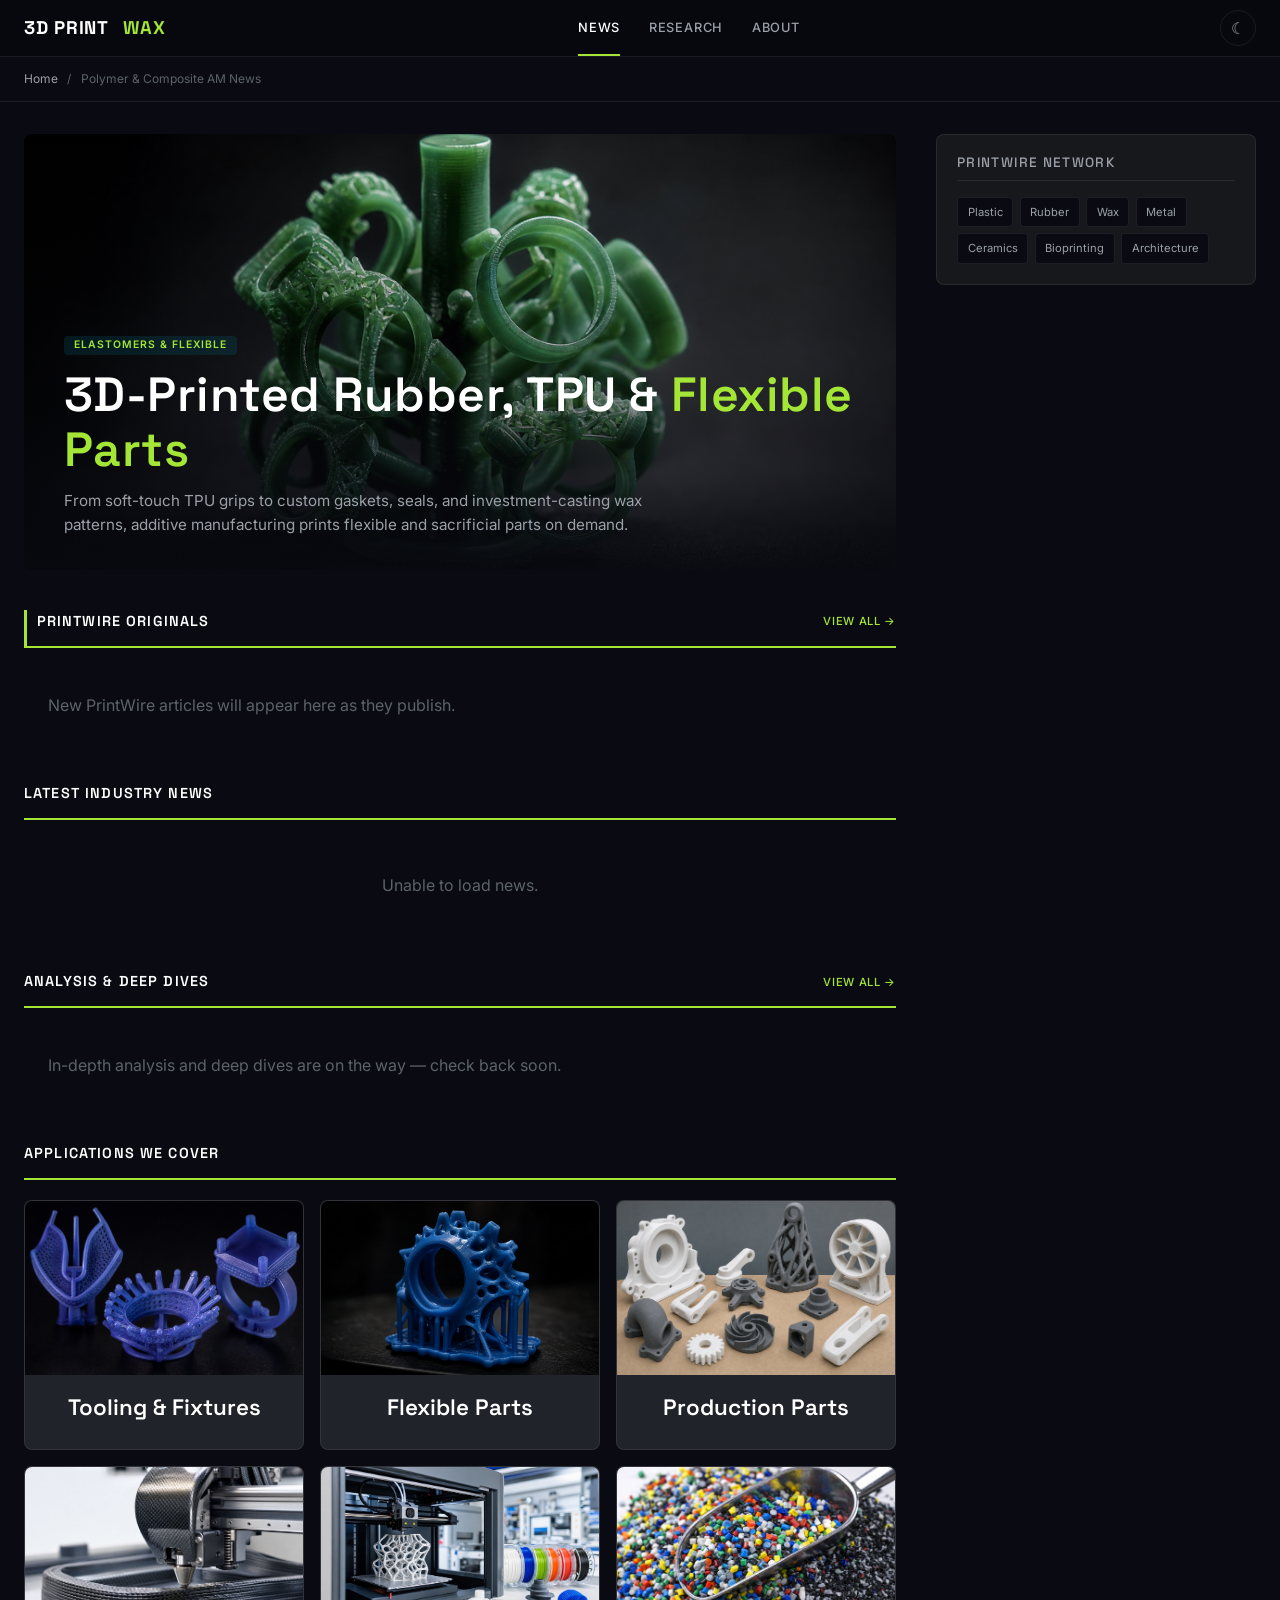
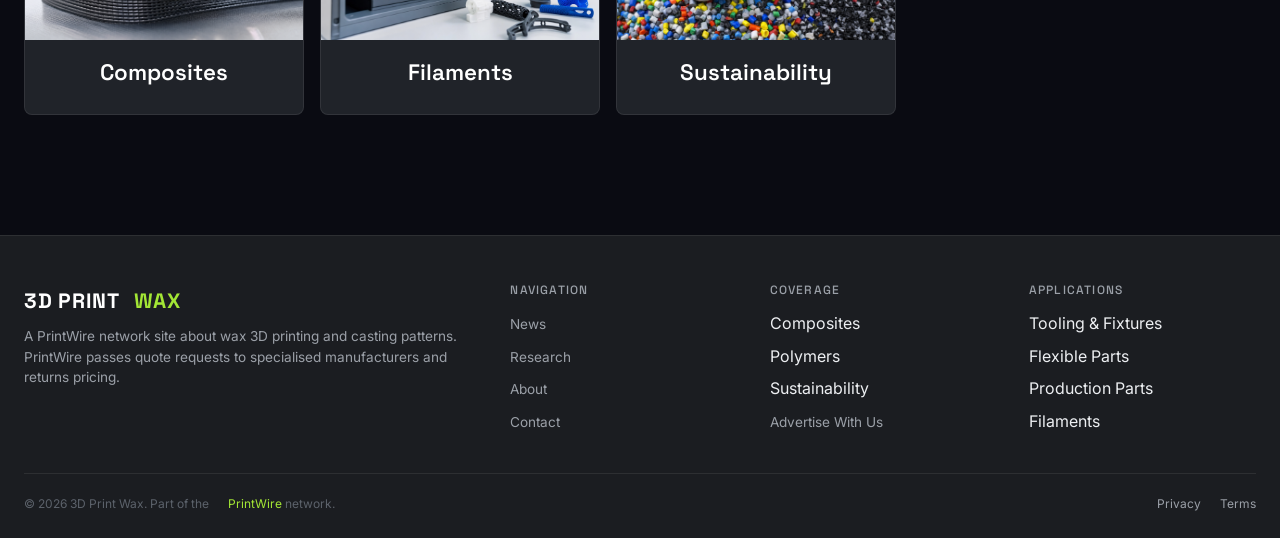
==== commit efe264d0: "Site fixes round 2: honest head tags and footers, own name and niche, quote form Round 2 of 2026-11-" ====
--- a/static/index.html
+++ b/static/index.html
@@ -3,16 +3,16 @@
 <head>
   <meta charset="UTF-8">
   <meta name="viewport" content="width=device-width, initial-scale=1.0">
-  <meta name="description" content="3D Print Wax: polymer, composite, and advanced-materials additive manufacturing news, research, and a directory connecting shops to suppliers.">
-  <title>3D Print Wax — Polymer &amp; Composite AM News &amp; Suppliers</title>
+  <meta name="description" content="3D Print Wax is a PrintWire network site about wax 3D printing and casting patterns. PrintWire passes quote requests to specialised manufacturers and returns pricing. PrintWire does not manufacture parts itself.">
+  <title>3D Print Wax | Wax 3D printing and casting patterns</title>
   <link rel="preconnect" href="https://fonts.googleapis.com">
   <link rel="preconnect" href="https://fonts.gstatic.com" crossorigin>
   <link href="https://fonts.googleapis.com/css2?family=Space+Grotesk:wght@500;600;700&family=Inter:wght@400;500;600&display=swap" rel="stylesheet">
   <link rel="stylesheet" href="css/editorial.css">
   <link rel="icon" type="image/svg+xml" href="/favicon.svg">
   <meta property="og:type" content="website">
-  <meta property="og:title" content="3D Print Wax — Polymer &amp; Composite AM News &amp; Suppliers">
-  <meta property="og:description" content="3D Print Wax: polymer, composite, and advanced-materials additive manufacturing news, research, and a directory connecting shops to suppliers.">
+  <meta property="og:title" content="3D Print Wax | Wax 3D printing and casting patterns">
+  <meta property="og:description" content="3D Print Wax is a PrintWire network site about wax 3D printing and casting patterns. PrintWire passes quote requests to specialised manufacturers and returns pricing. PrintWire does not manufacture parts itself.">
   <meta property="og:image" content="https://3dprintwax.com/images/01_hero_investment_casting.png">
   <meta property="og:url" content="https://3dprintwax.com/">
   <meta name="twitter:card" content="summary_large_image">
@@ -136,7 +136,6 @@
         <a href="https://3dprintceramics.com">Ceramics</a>
         <a href="https://3dprinttissue.com">Bioprinting</a>
         <a href="https://3dprintarchitecture.com">Architecture</a>
-        <a href="https://sendcutship.com">Manufacturing</a>
       </div>
     </div>
 
@@ -149,7 +148,7 @@
   <div class="ed-footer-inner">
     <div class="ed-footer-brand">
       <div class="ed-logo" style="font-size:1.3rem; margin-bottom: 0.5rem;">3D&nbsp;PRINT&nbsp;<span class="ed-logo-accent">WAX</span></div>
-      <p>Polymer, composite, and advanced-materials additive manufacturing news, research, and a directory connecting shops to suppliers. Part of the PrintWire network.</p>
+      <p>A PrintWire network site about wax 3D printing and casting patterns. PrintWire passes quote requests to specialised manufacturers and returns pricing.</p>
     </div>
     <div>
       <h4>Navigation</h4>
